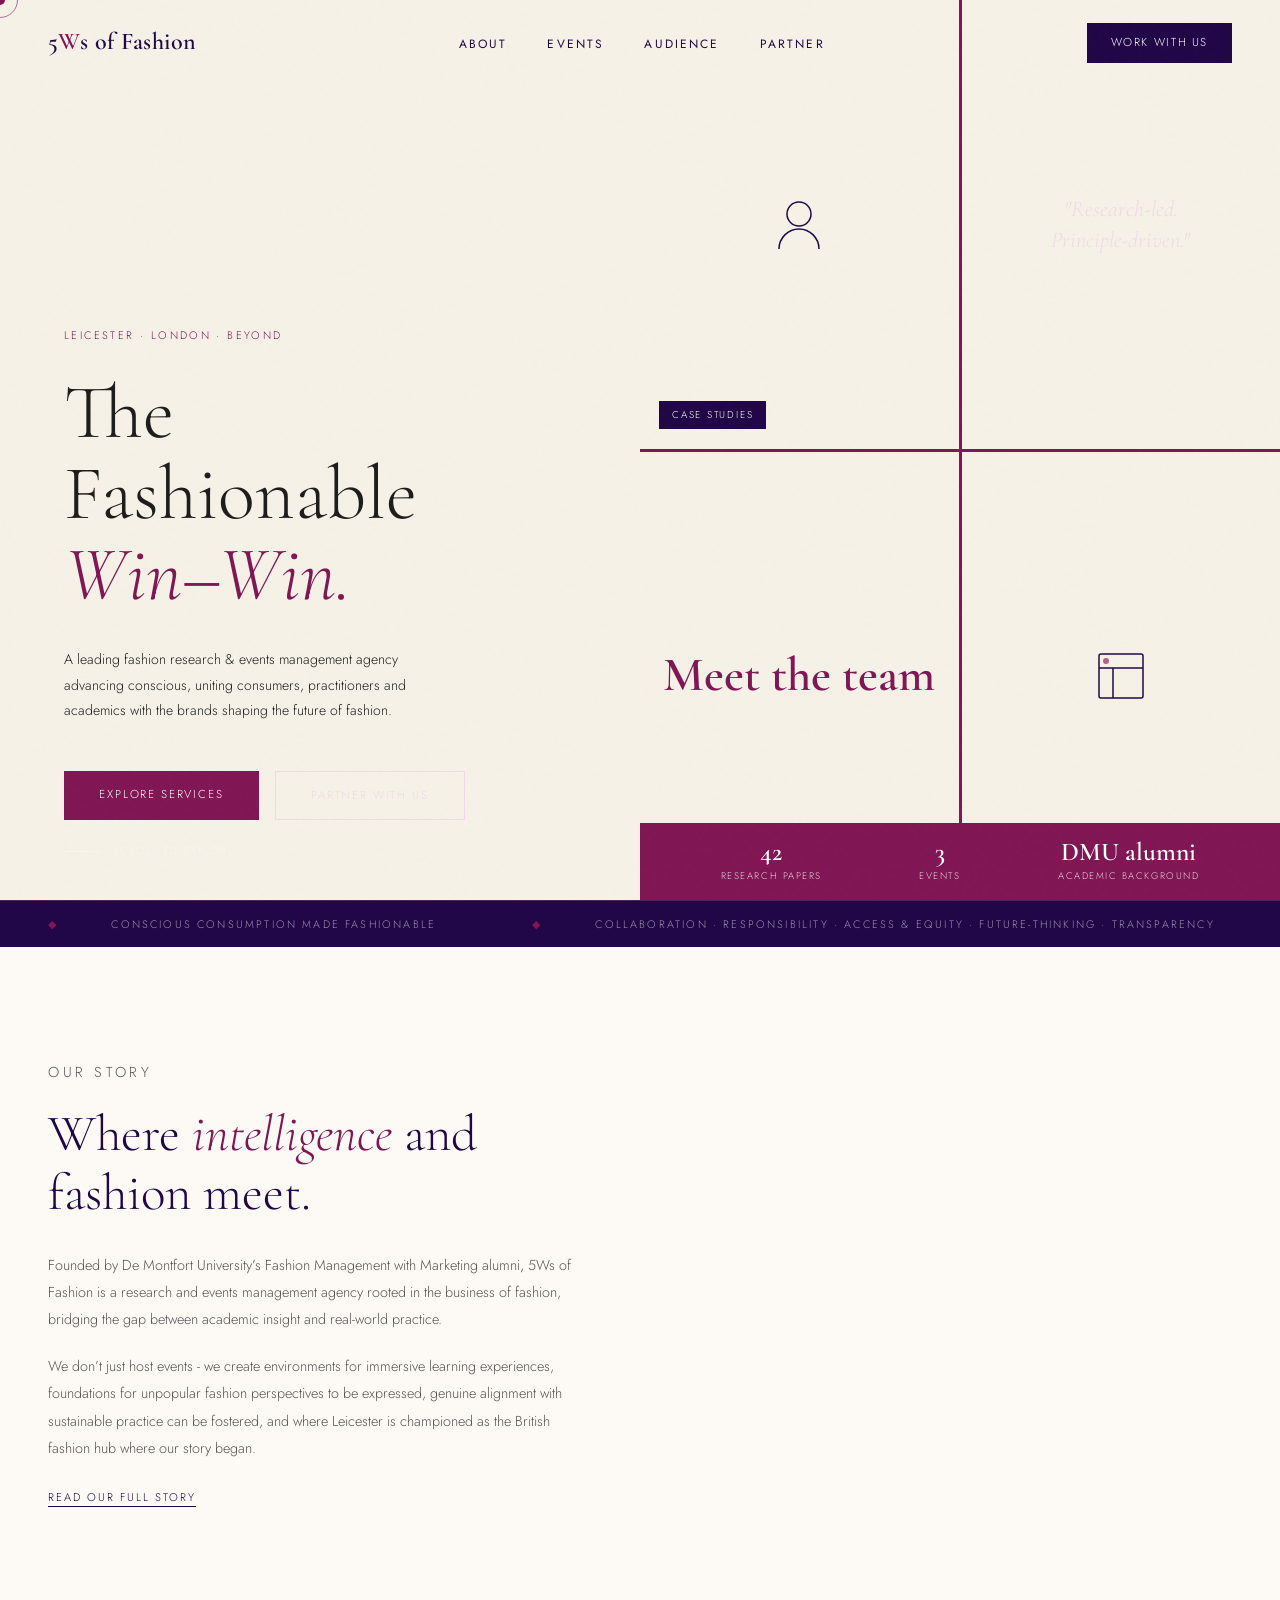
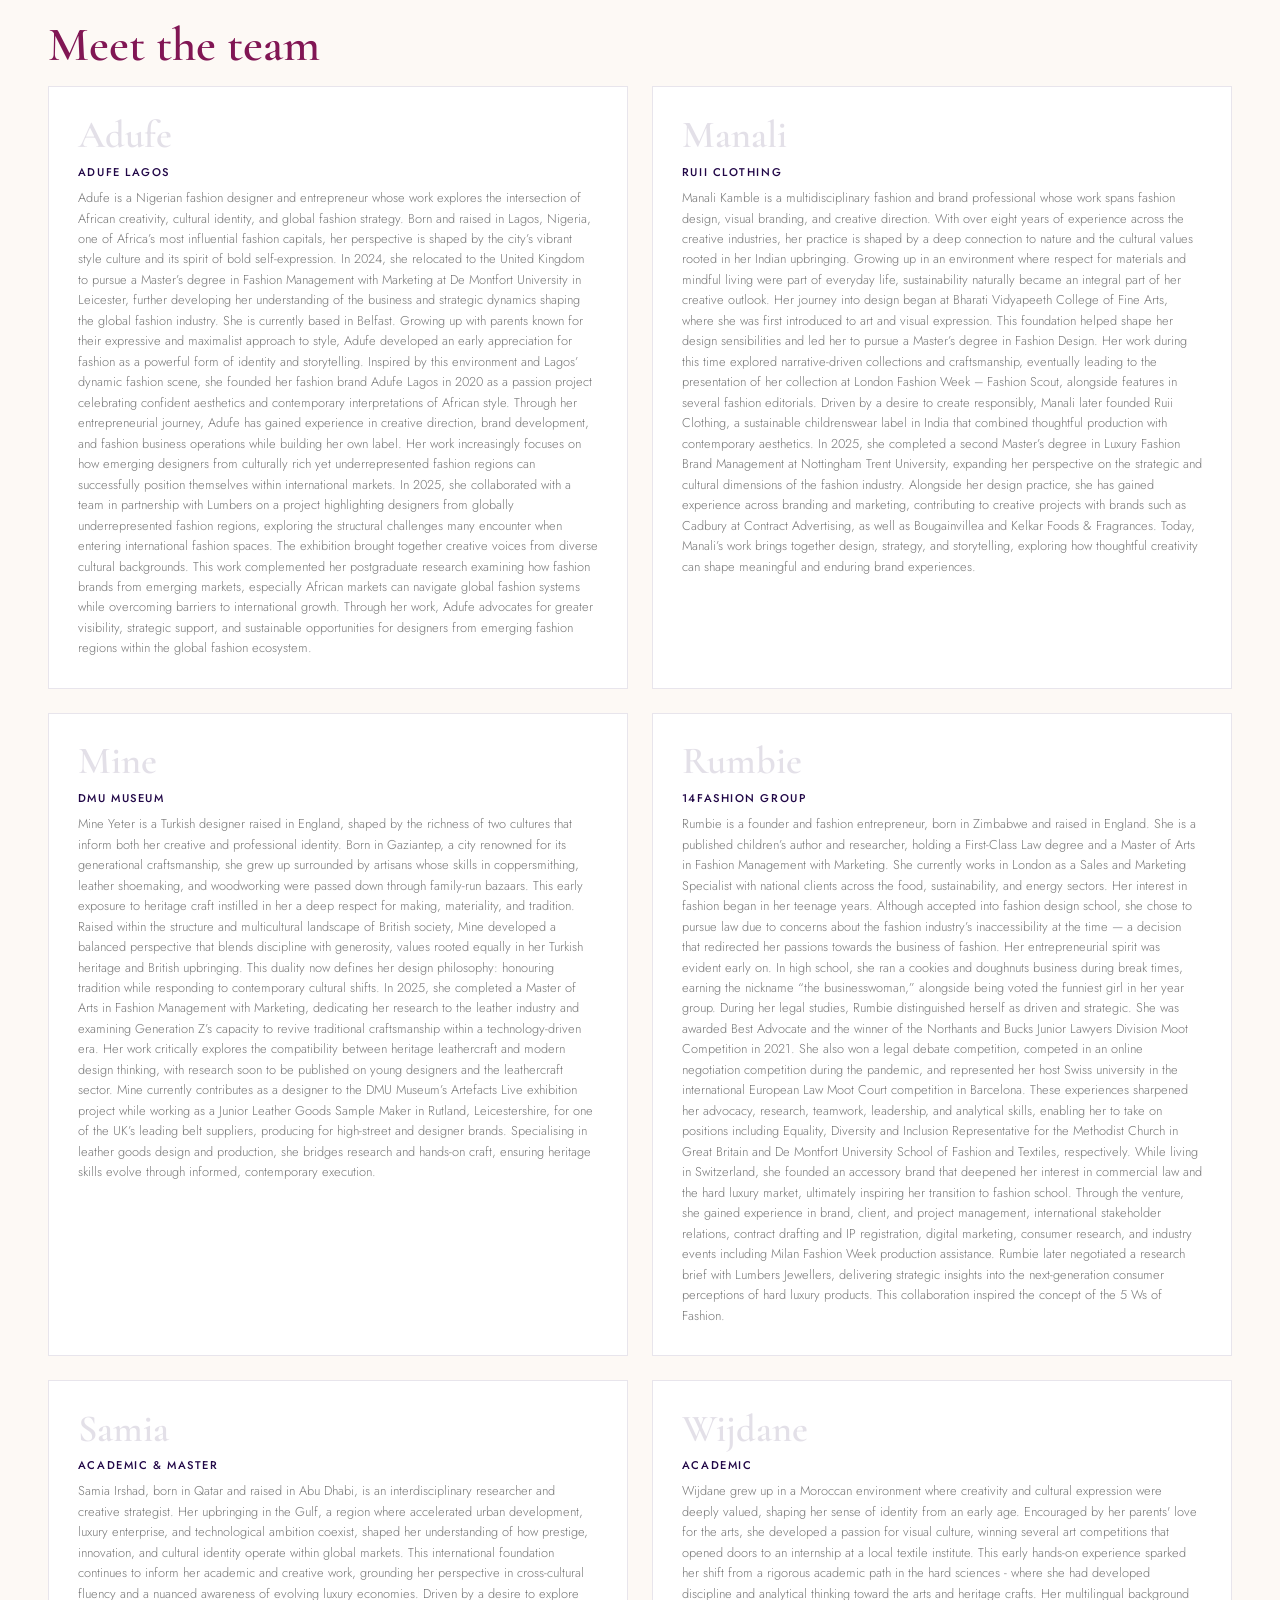
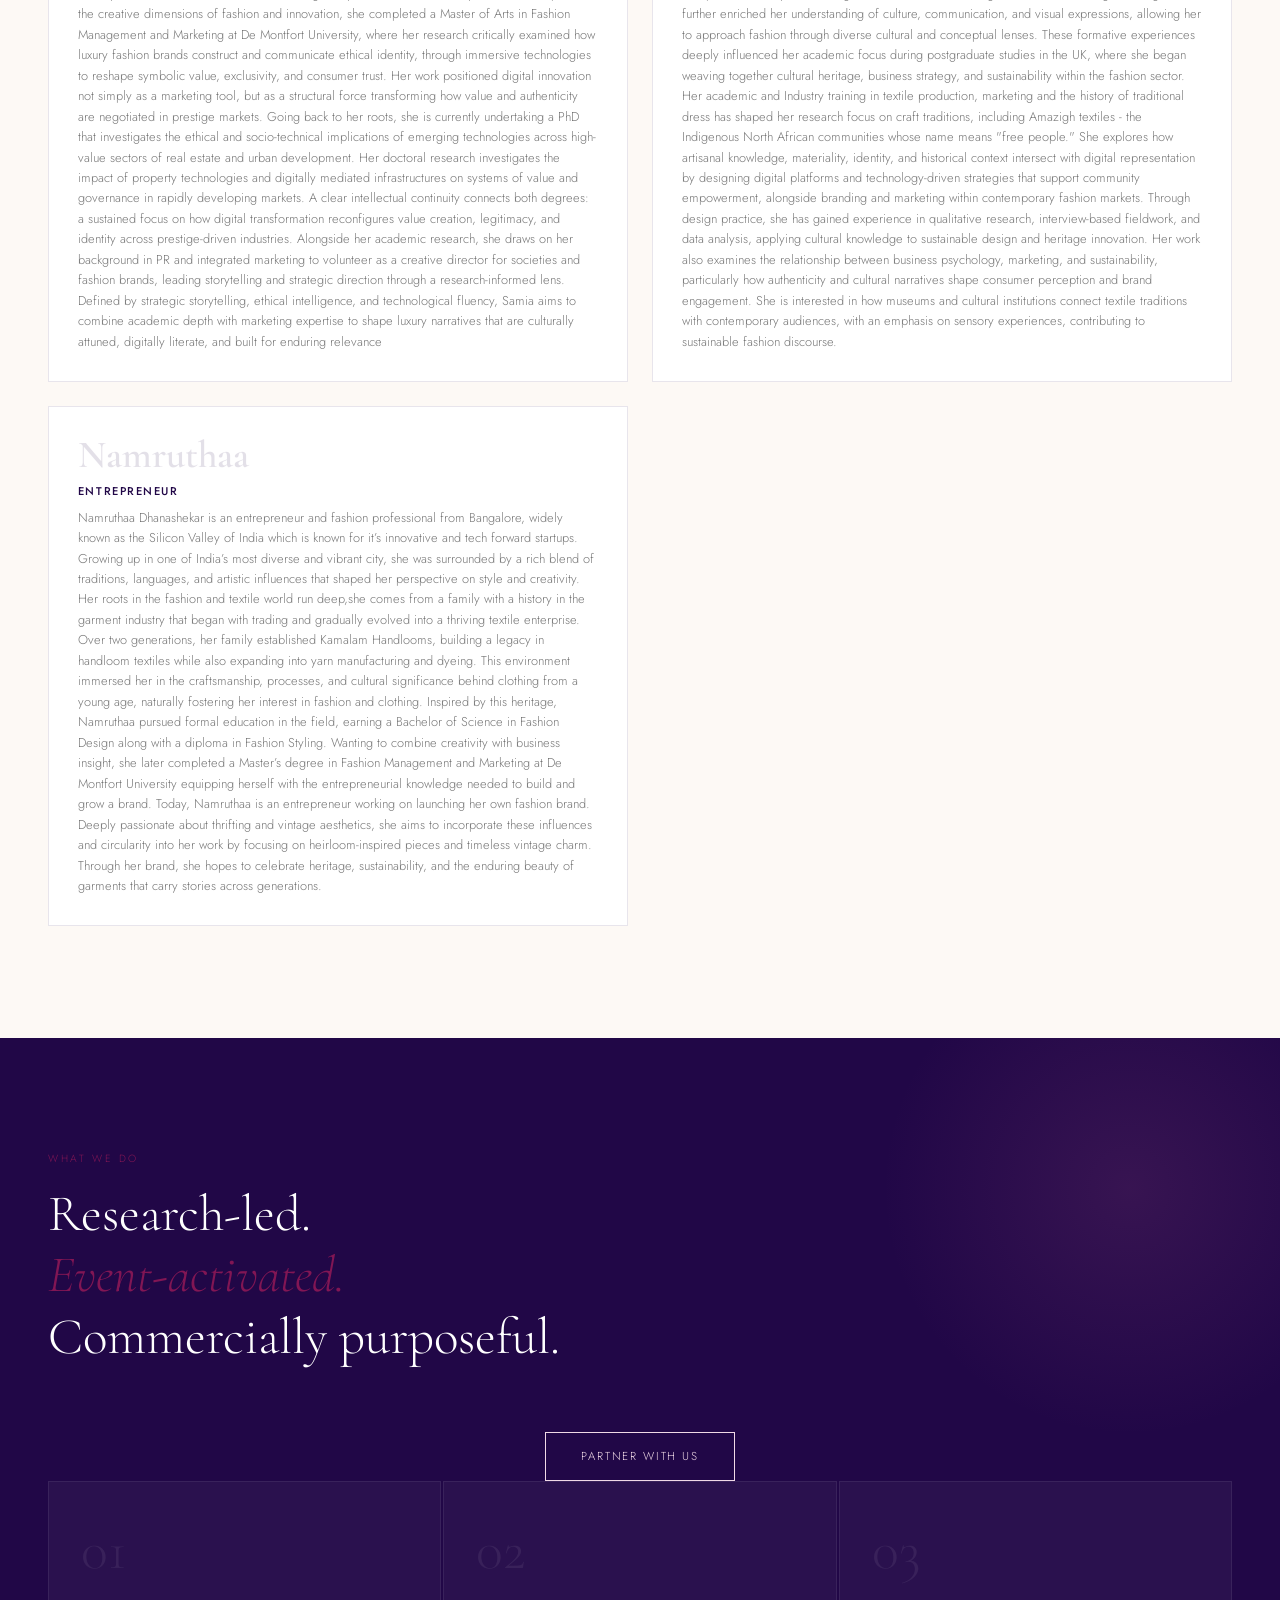
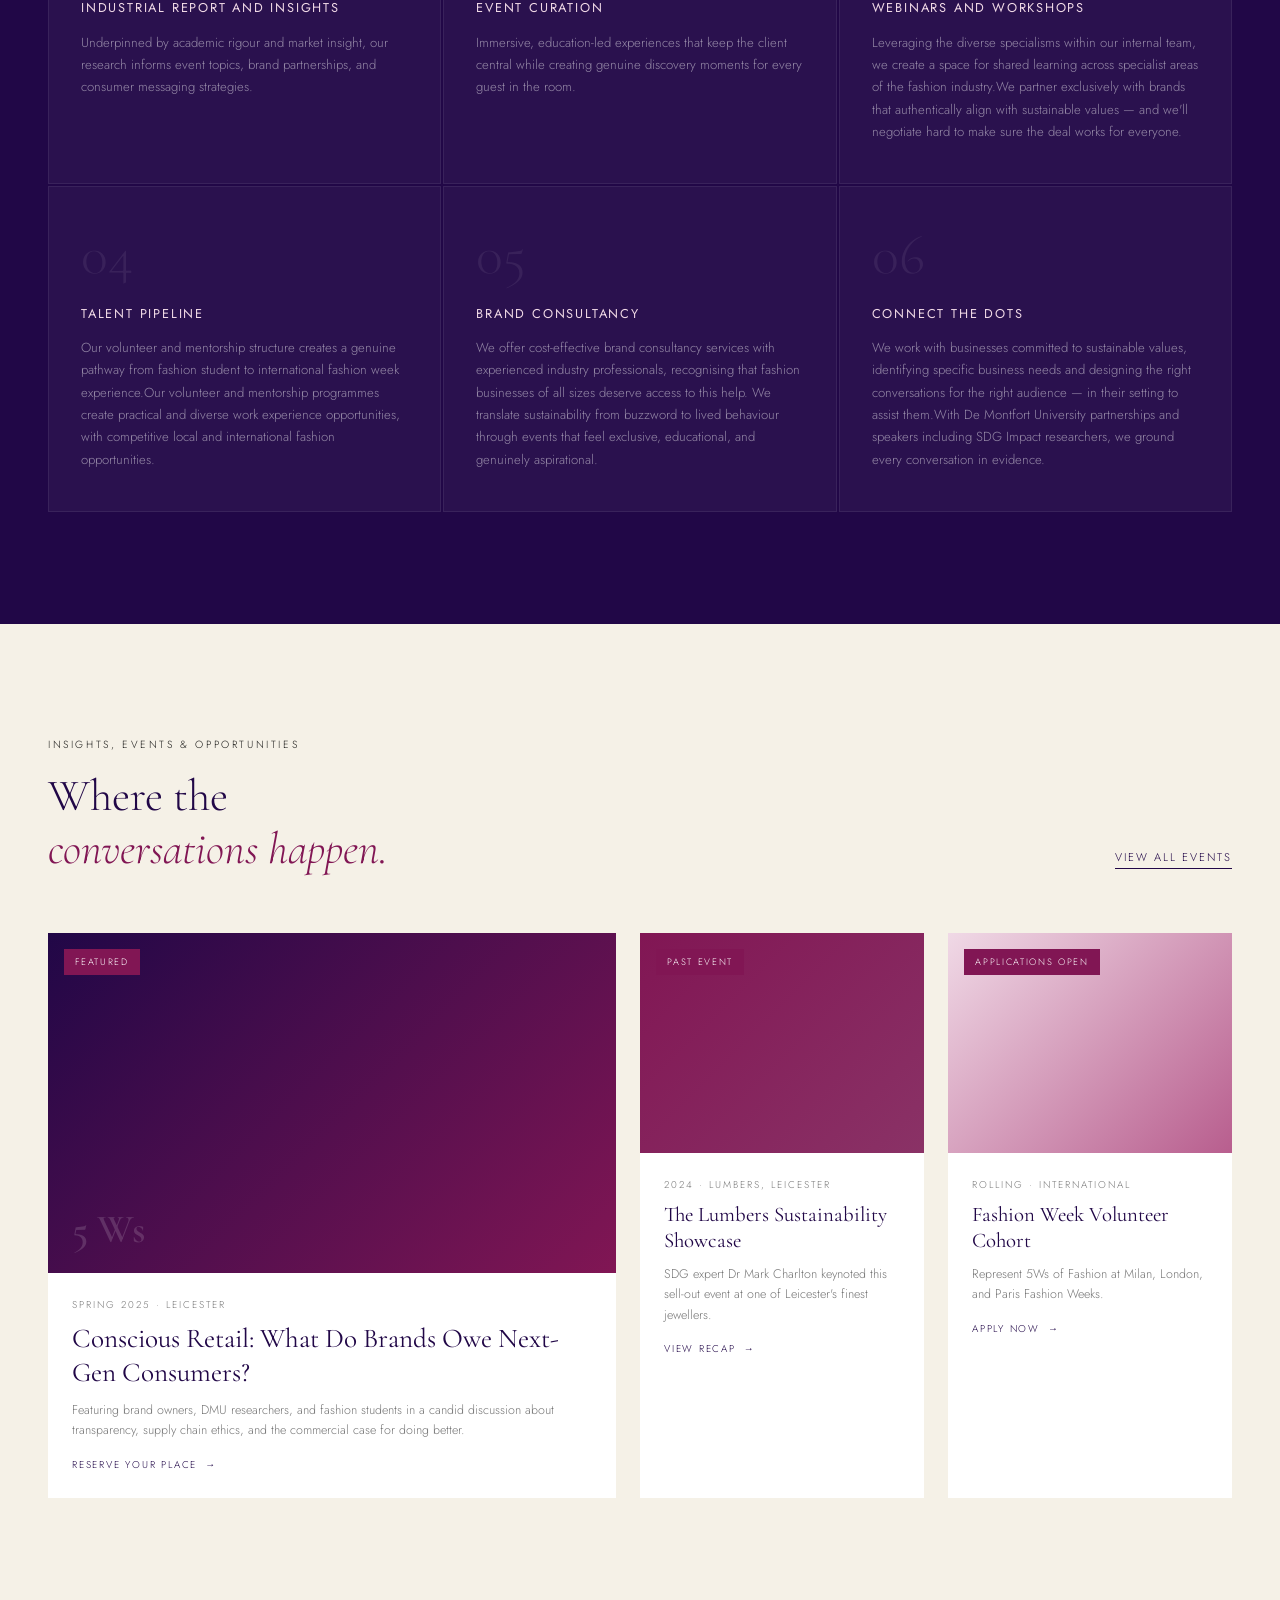
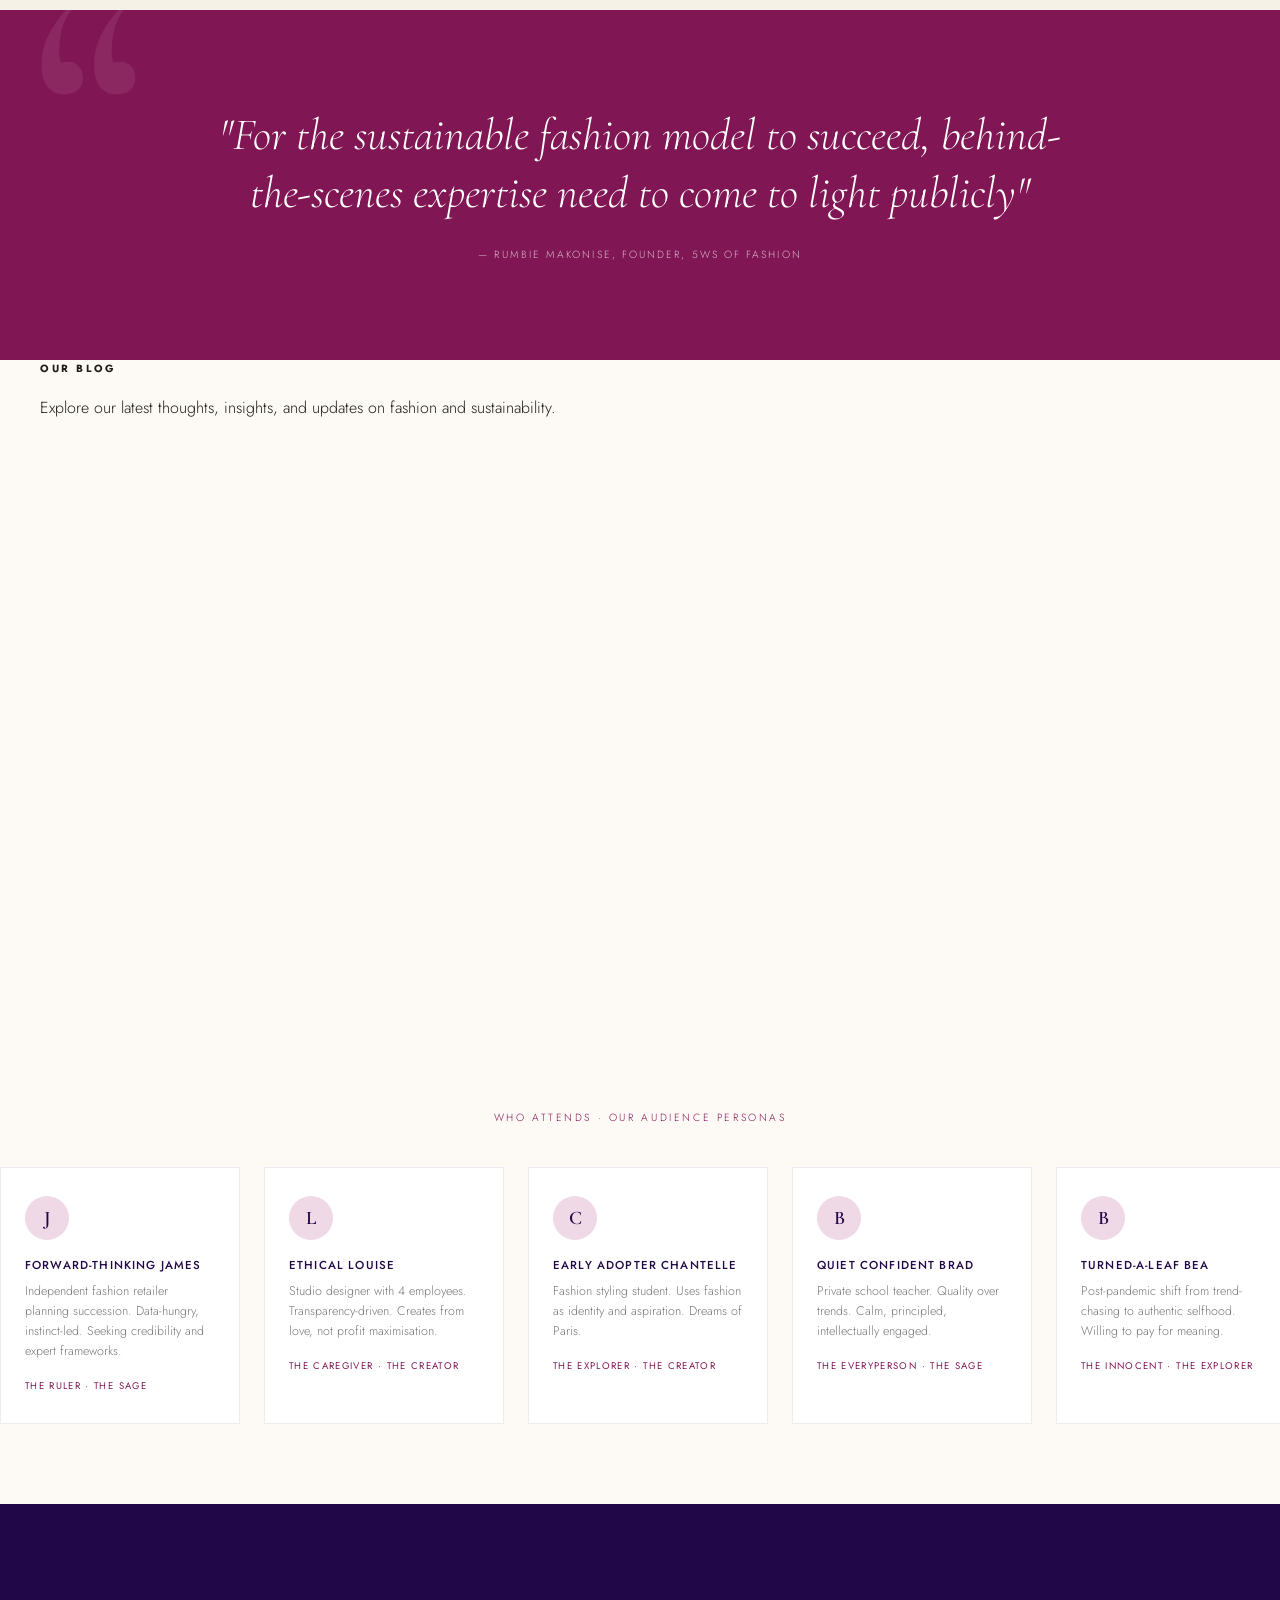
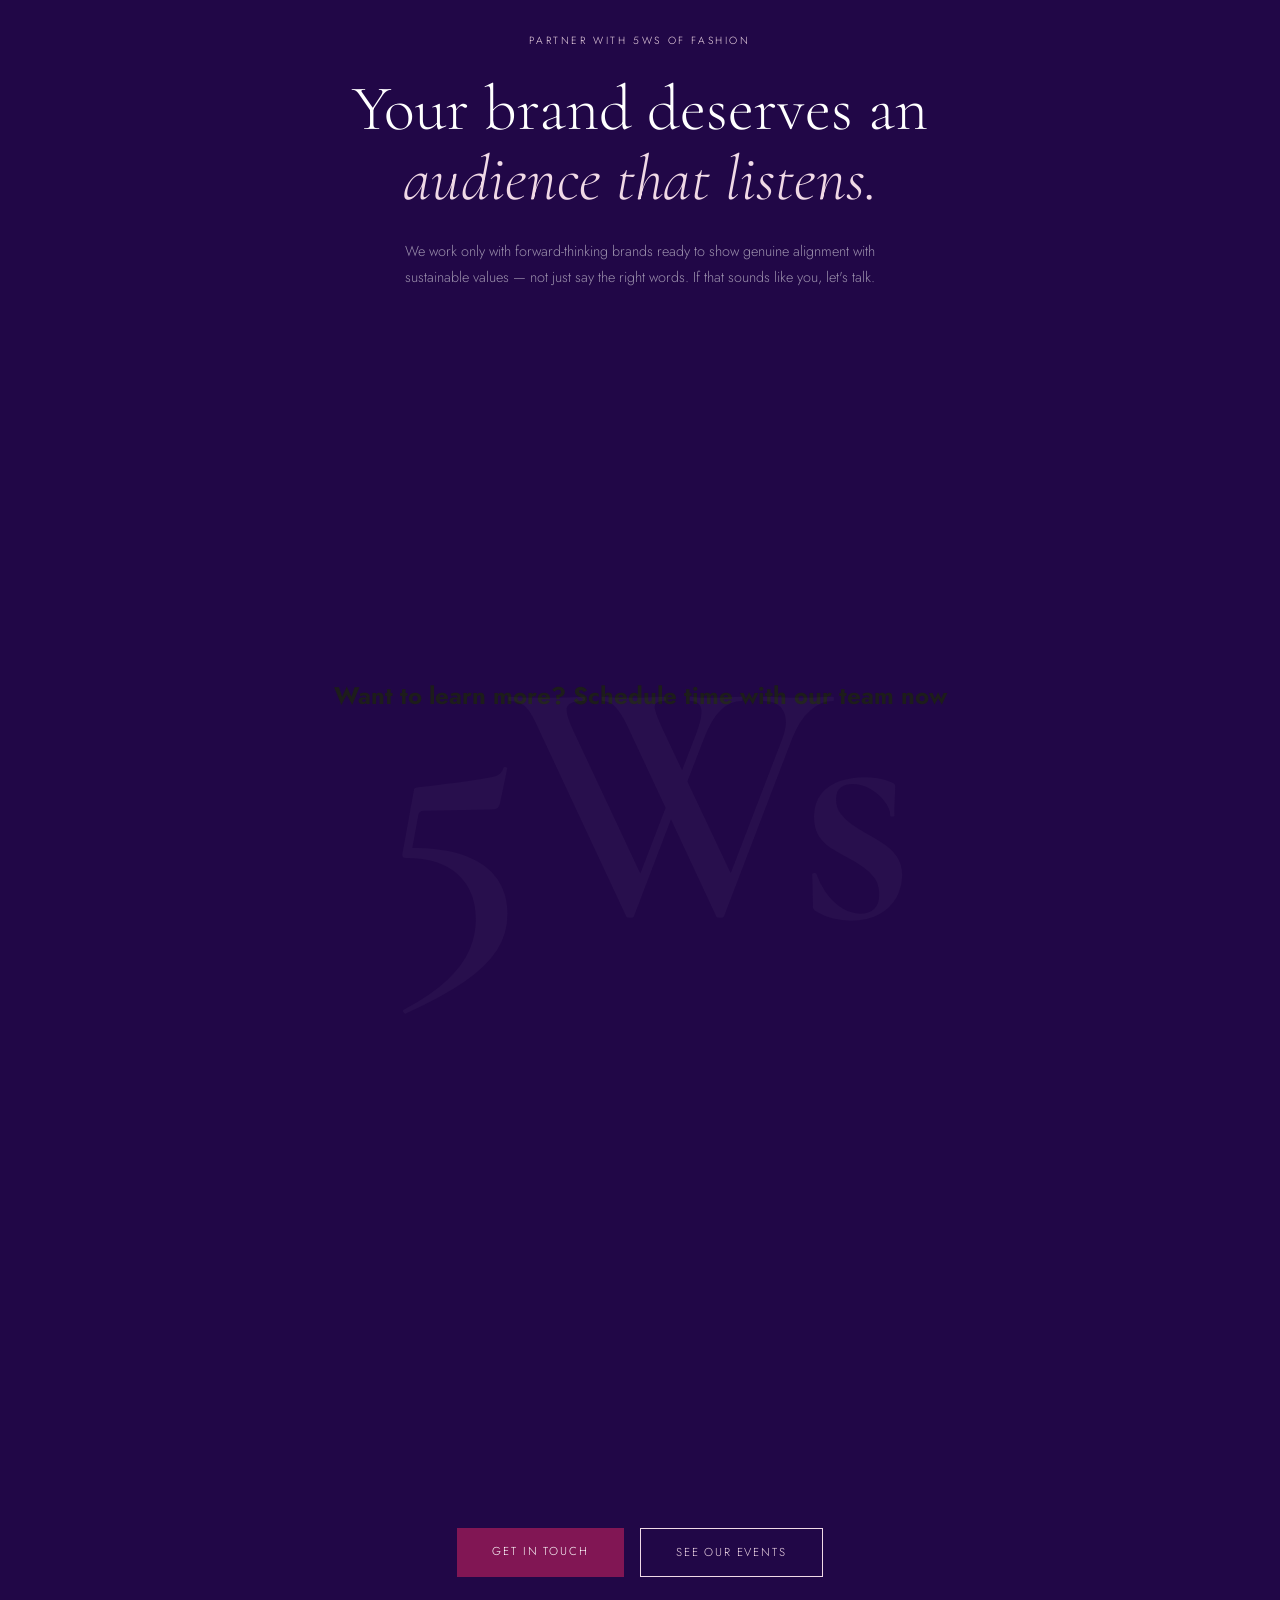
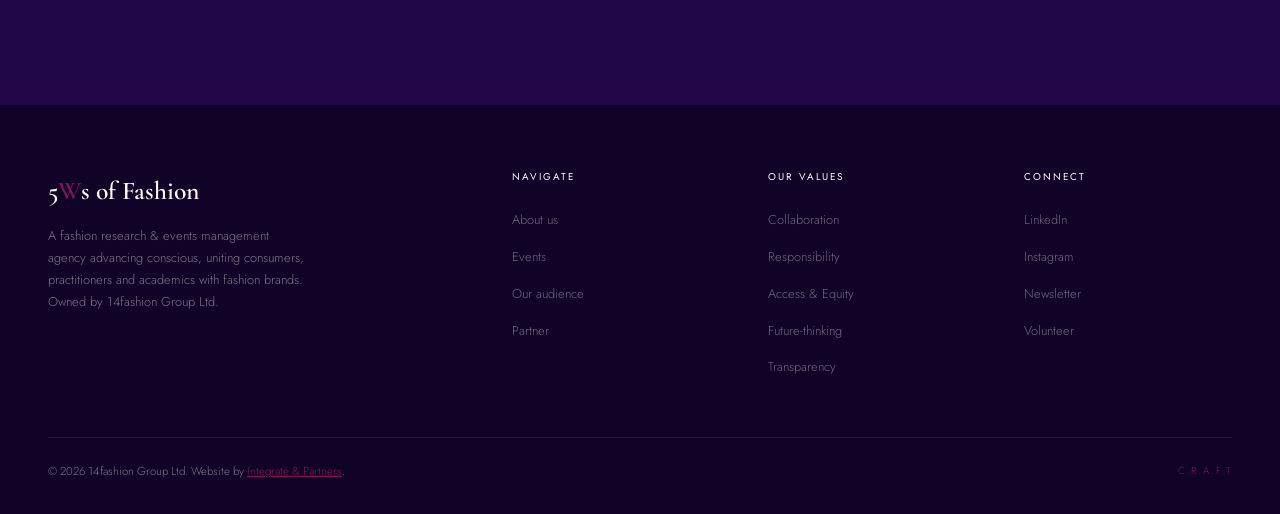
==== index.html @ bb1073e6 "-added: renamed index" ====
<!DOCTYPE html>
<html lang="en">
<head>
<meta charset="UTF-8">
<meta name="viewport" content="width=device-width, initial-scale=1.0">
<title>5Ws of Fashion — The Fashionable Win-Win</title>
<link rel="preconnect" href="https://fonts.googleapis.com">
<link rel="preconnect" href="https://fonts.gstatic.com" crossorigin>
<link href="https://fonts.googleapis.com/css2?family=Cormorant+Garamond:ital,wght@0,300;0,400;0,600;1,300;1,400;1,600&family=Jost:wght@200;300;400;500&display=swap" rel="stylesheet">

<style>
  /* ─── TOKENS ─────────────────────────────────────────── */
  :root {
    --navy:   #210747;
    --pink:   #811654;
    --blush:  #f0d9e6;
    --cream:  #f5f1e7;
    --ivory:  #fdf9f5;
    --charcoal: #1d1d1b;
    --mid:    #7a7a7a;
    --white:  #ffffff;

    --font-display: 'Cormorant Garamond', Georgia, serif;
    --font-body:    'Jost', sans-serif;

    --ease-out: cubic-bezier(0.16, 1, 0.3, 1);
  }

  /* ─── RESET & BASE ───────────────────────────────────── */
  *, *::before, *::after { box-sizing: border-box; margin: 0; padding: 0; }
  html { scroll-behavior: smooth; }

  body {
    background: var(--ivory);
    color: var(--charcoal);
    font-family: var(--font-body);
    font-weight: 300;
    line-height: 1.7;
    overflow-x: hidden;
  }

  /* ─── CURSOR ─────────────────────────────────────────── */
  body { cursor: none; }
  .cursor {
    position: fixed; top: 0; left: 0; pointer-events: none; z-index: 9999;
    width: 10px; height: 10px; border-radius: 50%;
    background: var(--pink);
    transform: translate(-50%,-50%);
    transition: transform 0.08s var(--ease-out), width 0.3s, height 0.3s, background 0.3s;
  }
  .cursor-ring {
    position: fixed; top: 0; left: 0; pointer-events: none; z-index: 9998;
    width: 36px; height: 36px; border-radius: 50%;
    border: 1px solid var(--pink);
    transform: translate(-50%,-50%);
    transition: transform 0.22s var(--ease-out), width 0.3s, height 0.3s, opacity 0.3s;
    opacity: 0.6;
  }
  a:hover ~ .cursor, button:hover ~ .cursor { width: 20px; height: 20px; }

  /* ─── NAV ────────────────────────────────────────────── */
  nav {
    position: fixed; top: 0; left: 0; right: 0; z-index: 100;
    display: flex; align-items: center; justify-content: space-between;
    padding: 1.4rem 3rem;
    background: transparent;
    transition: background 0.5s, padding 0.4s;
  }
  nav.scrolled {
    background: rgba(247,243,238,0.92);
    backdrop-filter: blur(12px);
    padding: 1rem 3rem;
    border-bottom: 1px solid rgba(184,94,142,0.12);
  }
  .nav-logo {
    font-family: var(--font-display);
    font-size: 1.5rem;
    font-weight: 600;
    color: var(--navy);
    letter-spacing: 0.02em;
    text-decoration: none;
    cursor: none;
  }
  .nav-logo span { color: var(--pink); }
  .nav-links {
    display: flex; gap: 2.5rem; list-style: none;
  }
  .nav-links a {
    font-size: 0.75rem;
    font-weight: 400;
    letter-spacing: 0.18em;
    text-transform: uppercase;
    color: var(--navy);
    text-decoration: none;
    cursor: none;
    position: relative;
    padding-bottom: 2px;
  }
  .nav-links a::after {
    content: '';
    position: absolute; bottom: 0; left: 0;
    width: 0; height: 1px;
    background: var(--pink);
    transition: width 0.35s var(--ease-out);
  }
  .nav-links a:hover::after { width: 100%; }
  .nav-cta {
    font-size: 0.72rem; letter-spacing: 0.14em; text-transform: uppercase;
    color: var(--white); background: var(--navy);
    padding: 0.65rem 1.5rem;
    border: none; cursor: none;
    transition: background 0.3s;
    text-decoration: none;
  }
  .nav-cta:hover { background: var(--pink); }

  /* ─── HERO ───────────────────────────────────────────── */
  .hero {
    min-height: 100svh;
    display: grid;
    grid-template-columns: 1fr 1fr;
    position: relative;
    overflow: hidden;
  }

  .hero-left {
    background: var(--cream);
    display: flex; flex-direction: column;
    justify-content: flex-end;
    padding: 6rem 4rem 5rem;
    position: relative;
    overflow: hidden;
  }
  /*.hero-left::before {
    content: '';
    position: absolute; top: -60px; right: -60px;
    width: 340px; height: 340px; border-radius: 50%;
    background: rgba(184,94,142,0.22);
    pointer-events: none;
  }
  .hero-left::after {
    content: '';
    position: absolute; bottom: 120px; left: -40px;
    width: 200px; height: 200px; border-radius: 50%;
    background: var(--cream);
    pointer-events: none;
  }*/

  .hero-tag {
    font-size: 0.68rem; letter-spacing: 0.22em; text-transform: uppercase;
    color: var(--pink); margin-bottom: 1.8rem;
    opacity: 0; animation: fadeUp 0.9s 0.3s var(--ease-out) forwards;
  }

  .hero-headline {
    font-family: var(--font-display);
    font-size: clamp(3.2rem, 6vw, 5.5rem);
    font-weight: 300;
    line-height: 1.05;
    color: var(--charcoal);
    margin-bottom: 2rem;
    opacity: 0; animation: fadeUp 0.9s 0.5s var(--ease-out) forwards;
  }
  .hero-headline em {
    font-style: italic; color: var(--pink);
    display: block;
  }

  .hero-desc {
    font-size: 0.88rem; color: var(--charcoal);
    max-width: 360px; line-height: 1.8;
    margin-bottom: 3rem;
    opacity: 0; animation: fadeUp 0.9s 0.7s var(--ease-out) forwards;
  }

  .hero-btns {
    display: flex; gap: 1rem;
    opacity: 0; animation: fadeUp 0.9s 0.9s var(--ease-out) forwards;
  }
  .btn-primary {
    background: var(--pink); color: var(--white);
    padding: 0.85rem 2.2rem;
    font-size: 0.72rem; letter-spacing: 0.16em; text-transform: uppercase;
    border: none; cursor: none;
    transition: background 0.3s, transform 0.2s;
    text-decoration: none; display: inline-block;
  }
  .btn-primary:hover { background: #a0427a; transform: translateY(-2px); }
  .btn-ghost {
    background: transparent; color: var(--blush);
    padding: 0.85rem 2.2rem;
    font-size: 0.72rem; letter-spacing: 0.16em; text-transform: uppercase;
    border: 1px solid var(--blush); cursor: none;
    transition: border-color 0.3s, color 0.3s;
    text-decoration: none; display: inline-block;
  }
  .btn-ghost:hover { border-color: var(--pink); color: var(--pink); }

  .hero-scroll-hint {
    position: absolute; bottom: 2.5rem; left: 4rem;
    display: flex; align-items: center; gap: 0.8rem;
    font-size: 0.62rem; letter-spacing: 0.2em; text-transform: uppercase;
    color: rgba(255,255,255,0.4);
    opacity: 0; animation: fadeUp 0.8s 1.3s var(--ease-out) forwards;
  }
  .scroll-line {
    width: 36px; height: 1px; background: rgba(255,255,255,0.3);
    position: relative; overflow: hidden;
  }
  .scroll-line::after {
    content: '';
    position: absolute; top: 0; left: -100%;
    width: 100%; height: 100%; background: var(--pink);
    animation: scrollLine 1.8s 1.5s ease-in-out infinite;
  }
  @keyframes scrollLine {
    0% { left: -100%; } 50% { left: 0; } 100% { left: 100%; }
  }

  /* Hero right — editorial photo collage */
  .hero-right {
    background: var(--pink);
    position: relative;
    overflow: hidden;
    display: grid;
    grid-template-rows: 1fr 1fr;
    grid-template-columns: 1fr 1fr;
    gap: 3px;
  }
  .hero-photo {
    overflow: hidden; position: relative;
  }
  .hero-photo img {
    width: 100%; height: 100%; object-fit: cover;
    transition: transform 0.8s var(--ease-out);
  }
  .hero-photo:hover img { transform: scale(1.04); }

  /* Overlay tag on one of the hero photos */
  .hero-photo-tag {
    position: absolute; bottom: 1.2rem; left: 1.2rem;
    background: var(--navy);
    color: var(--white);
    font-size: 0.62rem; letter-spacing: 0.18em; text-transform: uppercase;
    padding: 0.35rem 0.8rem;
    pointer-events: none;
  }

  /* Stat strip across hero-right */
  .hero-stats-strip {
    position: absolute; bottom: 0; left: 0; right: 0;
    background: var(--pink);
    display: flex; justify-content: space-around;
    padding: 1rem 2rem;
    z-index: 10;
    opacity: 0; animation: fadeUp 0.8s 1.1s var(--ease-out) forwards;
  }
  .stat-item { text-align: center; }
  .stat-num {
    font-family: var(--font-display);
    font-size: 1.6rem; font-weight: 600; color: var(--white);
    line-height: 1;
  }
  .stat-label {
    font-size: 0.6rem; letter-spacing: 0.16em; text-transform: uppercase;
    color: rgba(255,255,255,0.8); margin-top: 0.2rem;
  }

  /* ─── TICKER ─────────────────────────────────────────── */
  .ticker-wrap {
    background: var(--navy); padding: 0.85rem 0;
    overflow: hidden; border-top: 1px solid rgba(184,94,142,0.3);
  }
  .ticker {
    display: flex; gap: 0;
    animation: ticker 28s linear infinite;
    width: max-content;
  }
  .ticker-item {
    white-space: nowrap;
    font-size: 0.68rem; letter-spacing: 0.2em; text-transform: uppercase;
    color: rgba(255,255,255,0.55);
    padding: 0 3rem;
  }
  .ticker-item span { color: var(--pink); margin-right: 3rem; }
  @keyframes ticker { 0% { transform: translateX(0); } 100% { transform: translateX(-50%); } }

  /* ─── ABOUT / CRAFT VALUES ───────────────────────────── */
  .section { padding: 7rem 3rem; }
  .section-inner { max-width: 1200px; margin: 0 auto; }

  .section-label {
    font-size: 0.65rem; letter-spacing: 0.25em; text-transform: uppercase;
    color: var(--charcoal); margin-bottom: 1rem;
  }

  .about-grid {
    display: grid; grid-template-columns: 1fr 1fr;
    gap: 6rem; align-items: center;
  }
  .about-text h2 {
    font-family: var(--font-display);
    font-size: clamp(2.4rem, 4vw, 3.6rem);
    font-weight: 300; line-height: 1.15;
    color: var(--navy); margin-bottom: 1.8rem;
  }
  .about-text h2 em { font-style: italic; color: var(--pink); }
  .about-text p {
    font-size: 0.9rem; color: #555; line-height: 1.9;
    margin-bottom: 1.2rem;
  }
  .about-link {
    font-size: 0.7rem; letter-spacing: 0.18em; text-transform: uppercase;
    color: var(--navy); text-decoration: none; cursor: none;
    border-bottom: 1px solid var(--navy); padding-bottom: 1px;
    transition: color 0.3s, border-color 0.3s;
  }
  .about-link:hover { color: var(--pink); border-color: var(--pink); }

  /* CRAFT pillars */
  .craft-pillars {
    display: grid; grid-template-columns: 1fr 1fr; gap: 1.5rem;
  }
  .craft-pill {
    padding: 1.8rem;
    border: 1px solid rgba(33,7,71,0.1);
    position: relative; overflow: hidden;
    transition: border-color 0.3s, transform 0.3s;
    background: var(--white);
  }
  .craft-pill::before {
    content: '';
    position: absolute; top: 0; left: 0;
    width: 3px; height: 100%;
    background: var(--pink);
    transform: scaleY(0); transform-origin: top;
    transition: transform 0.4s var(--ease-out);
  }
  .craft-pill:hover { border-color: var(--pink); transform: translateY(-4px); }
  .craft-pill:hover::before { transform: scaleY(1); }
  .craft-letter {
    font-family: var(--font-display);
    font-size: 2.4rem; font-weight: 600;
    color: var(--navy); opacity: 0.12;
    line-height: 1;
    margin-bottom: 0.5rem;
  }
  .craft-title {
    font-size: 0.7rem; letter-spacing: 0.14em; text-transform: uppercase;
    color: var(--navy); margin-bottom: 0.4rem; font-weight: 500;
  }
  .craft-desc {
    font-size: 0.8rem; color: #777; line-height: 1.6;
  }

  /* ─── WHAT WE DO (dark section) ──────────────────────── */
  .dark-section {
    background: var(--navy);
    padding: 7rem 3rem;
    position: relative; overflow: hidden;
  }
  .dark-section::before {
    content: '';
    position: absolute; top: -100px; right: -100px;
    width: 500px; height: 500px; border-radius: 50%;
    background: radial-gradient(circle, rgba(184,94,142,0.15) 0%, transparent 70%);
    pointer-events: none;
  }
  .dark-inner { max-width: 1200px; margin: 0 auto; }
  .dark-section .section-label { color: var(--pink); }

  .dark-section h2 {
    font-family: var(--font-display);
    font-size: clamp(2.2rem, 4vw, 3.5rem);
    font-weight: 300; color: var(--white);
    margin-bottom: 4rem; max-width: 600px; line-height: 1.2;
  }
  .dark-section h2 em { font-style: italic; color: var(--pink); }

  .services-grid {
    display: grid; grid-template-columns: repeat(3, 1fr); gap: 2px;
  }
  .service-card {
    background: rgba(255,255,255,0.04);
    padding: 2.5rem 2rem;
    border: 1px solid rgba(255,255,255,0.07);
    transition: background 0.3s;
    position: relative; overflow: hidden;
    cursor: none;
  }
  .service-card:hover { background: rgba(184,94,142,0.12); }
  .service-num {
    font-family: var(--font-display);
    font-size: 3.5rem; font-weight: 300;
    color: rgba(255,255,255,0.07); line-height: 1;
    margin-bottom: 1.2rem;
  }
  .service-title {
    font-size: 0.8rem; letter-spacing: 0.14em; text-transform: uppercase;
    color: var(--blush); margin-bottom: 0.8rem; font-weight: 400;
  }
  .service-desc {
    font-size: 0.82rem; color: rgba(255,255,255,0.5); line-height: 1.7;
  }

  /* ─── EVENTS SECTION ─────────────────────────────────── */
  .events-section { padding: 7rem 3rem; background: var(--cream); }
  .events-inner { max-width: 1200px; margin: 0 auto; }

  .events-header {
    display: flex; justify-content: space-between; align-items: flex-end;
    margin-bottom: 3.5rem;
  }
  .events-header h2 {
    font-family: var(--font-display);
    font-size: clamp(2.2rem, 3.5vw, 3rem);
    font-weight: 300; color: var(--navy); line-height: 1.2;
  }
  .events-header h2 em { font-style: italic; color: var(--pink); }

  .events-grid { display: grid; grid-template-columns: 2fr 1fr 1fr; gap: 1.5rem; }

  .event-card {
    background: var(--white);
    overflow: hidden;
    transition: transform 0.4s var(--ease-out), box-shadow 0.4s;
    cursor: none;
    position: relative;
  }
  .event-card:hover { transform: translateY(-6px); box-shadow: 0 24px 60px rgba(33,7,71,0.12); }
  .event-card-img {
    height: 220px; overflow: hidden;
    background: linear-gradient(135deg, var(--blush) 0%, var(--cream) 100%);
    position: relative;
  }
  .event-card-img img { width: 100%; height: 100%; object-fit: cover; display: block; }

  /* Placeholder gradient images for cards without real photos */
  .event-img-placeholder {
    width: 100%; height: 100%;
    display: flex; align-items: center; justify-content: center;
  }
  .event-img-placeholder svg { opacity: 0.2; }

  .event-card:first-child .event-card-img { height: 340px; }

  .event-badge {
    position: absolute; top: 1rem; left: 1rem;
    background: var(--pink); color: var(--white);
    font-size: 0.58rem; letter-spacing: 0.18em; text-transform: uppercase;
    padding: 0.3rem 0.7rem;
  }
  .event-card-body { padding: 1.5rem; }
  .event-date {
    font-size: 0.62rem; letter-spacing: 0.2em; text-transform: uppercase;
    color: var(--mid); margin-bottom: 0.5rem;
  }
  .event-title {
    font-family: var(--font-display);
    font-size: 1.3rem; font-weight: 400;
    color: var(--navy); margin-bottom: 0.6rem; line-height: 1.25;
  }
  .event-card:first-child .event-title { font-size: 1.7rem; }
  .event-desc {
    font-size: 0.78rem; color: #777; line-height: 1.65;
    margin-bottom: 1rem;
  }
  .event-link {
    font-size: 0.62rem; letter-spacing: 0.18em; text-transform: uppercase;
    color: var(--navy); text-decoration: none; cursor: none;
    display: flex; align-items: center; gap: 0.5rem;
    transition: color 0.3s;
  }
  .event-link::after { content: '→'; transition: transform 0.3s; }
  .event-link:hover { color: var(--pink); }
  .event-link:hover::after { transform: translateX(4px); }

  /* ─── AUDIENCE / QUOTE STRIP ─────────────────────────── */
  .quote-section {
    padding: 6rem 3rem;
    background: var(--pink);
    text-align: center;
    position: relative; overflow: hidden;
  }
  .quote-section::before {
    content: '\201C';
    font-family: var(--font-display);
    font-size: 20rem; font-weight: 600;
    color: rgba(255,255,255,0.08);
    position: absolute; top: -4rem; left: 2rem;
    line-height: 1; pointer-events: none;
  }
  .quote-text {
    font-family: var(--font-display);
    font-size: clamp(1.8rem, 3.5vw, 2.8rem);
    font-weight: 300; font-style: italic;
    color: var(--white); max-width: 860px;
    margin: 0 auto 1.5rem; line-height: 1.3;
  }
  .quote-attr {
    font-size: 0.65rem; letter-spacing: 0.2em; text-transform: uppercase;
    color: rgba(255,255,255,0.7);
  }

  /* ─── AUDIENCE PERSONAS MARQUEE ──────────────────────── */
  .personas-section { padding: 5rem 0; overflow: hidden; background: var(--ivory); }
  .personas-label {
    font-size: 0.65rem; letter-spacing: 0.25em; text-transform: uppercase;
    color: var(--pink); text-align: center; margin-bottom: 2.5rem; padding: 0 3rem;
  }
  .personas-track {
    display: flex; gap: 1.5rem;
    animation: personaScroll 22s linear infinite;
    width: max-content;
  }
  .personas-track:hover { animation-play-state: paused; }
  @keyframes personaScroll {
    0% { transform: translateX(0); } 100% { transform: translateX(-50%); }
  }
  .persona-card {
    width: 240px; flex-shrink: 0;
    background: var(--white);
    border: 1px solid rgba(33,7,71,0.08);
    padding: 1.8rem 1.5rem;
    transition: transform 0.3s, border-color 0.3s;
    cursor: none;
  }
  .persona-card:hover { transform: translateY(-4px); border-color: var(--pink); }
  .persona-icon {
    width: 44px; height: 44px; border-radius: 50%;
    background: var(--blush);
    display: flex; align-items: center; justify-content: center;
    font-family: var(--font-display); font-size: 1.2rem; font-weight: 600;
    color: var(--navy); margin-bottom: 1rem;
  }
  .persona-name {
    font-size: 0.72rem; letter-spacing: 0.1em; text-transform: uppercase;
    color: var(--navy); margin-bottom: 0.4rem; font-weight: 500;
  }
  .persona-desc { font-size: 0.78rem; color: #777; line-height: 1.6; }
  .persona-archetype {
    margin-top: 1rem; font-size: 0.6rem; letter-spacing: 0.14em;
    text-transform: uppercase; color: var(--pink); font-weight: 400;
  }

  /* ─── PARTNER CTA ────────────────────────────────────── */
  .cta-section {
    padding: 8rem 3rem;
    background: var(--navy);
    text-align: center; position: relative; overflow: hidden;
  }
  .cta-section::after {
    content: '5Ws';
    font-family: var(--font-display);
    font-size: 22rem; font-weight: 600;
    color: rgba(255,255,255,0.03);
    position: absolute; top: 50%; left: 50%;
    transform: translate(-50%,-50%);
    pointer-events: none; white-space: nowrap;
    letter-spacing: -0.05em;
  }
  .cta-label {
    font-size: 0.65rem; letter-spacing: 0.25em; text-transform: uppercase;
    color: var(--blush); margin-bottom: 1.5rem;
  }
  .cta-h2 {
    font-family: var(--font-display);
    font-size: clamp(2.5rem, 5vw, 4.5rem);
    font-weight: 300; color: var(--white);
    line-height: 1.1; margin-bottom: 1.5rem;
  }
  .cta-h2 em { font-style: italic; color: var(--blush); }
  .cta-desc {
    font-size: 0.9rem; color: rgba(255,255,255,0.55);
    max-width: 520px; margin: 0 auto 3rem; line-height: 1.8;
  }
  .cta-btns { display: flex; justify-content: center; gap: 1rem; }

  /* ─── FOOTER ─────────────────────────────────────────── */
  footer {
    background: #110328;
    padding: 4rem 3rem 2rem;
    color: rgba(255,255,255,0.45);
  }
  .footer-inner { max-width: 1200px; margin: 0 auto; }
  .footer-grid {
    display: grid; grid-template-columns: 2fr 1fr 1fr 1fr;
    gap: 3rem; margin-bottom: 3rem;
  }
  .footer-brand-name {
    font-family: var(--font-display);
    font-size: 1.6rem; font-weight: 600;
    color: var(--white); margin-bottom: 0.8rem;
  }
  .footer-brand-name span { color: var(--pink); }
  .footer-tagline { font-size: 0.8rem; line-height: 1.7; max-width: 260px; }
  .footer-col h4 {
    font-size: 0.62rem; letter-spacing: 0.2em; text-transform: uppercase;
    color: var(--white); margin-bottom: 1.2rem; font-weight: 400;
  }
  .footer-col ul { list-style: none; }
  .footer-col li { margin-bottom: 0.6rem; }
  .footer-col a {
    font-size: 0.8rem; color: rgba(255,255,255,0.4);
    text-decoration: none; cursor: none;
    transition: color 0.3s;
  }
  .footer-col a:hover { color: var(--pink); }
  .footer-bottom {
    border-top: 1px solid rgba(255,255,255,0.08);
    padding-top: 1.5rem;
    display: flex; justify-content: space-between; align-items: center;
  }
  .footer-bottom p { font-size: 0.72rem; }
  .footer-craft {
    font-size: 0.62rem; letter-spacing: 0.18em; text-transform: uppercase;
    color: var(--pink);
  }

  /* ─── KEYFRAMES ──────────────────────────────────────── */
  @keyframes fadeUp {
    from { opacity: 0; transform: translateY(24px); }
    to   { opacity: 1; transform: translateY(0); }
  }

  /* ─── SCROLL REVEAL ──────────────────────────────────── */
  .reveal {
    opacity: 0; transform: translateY(30px);
    transition: opacity 0.8s var(--ease-out), transform 0.8s var(--ease-out);
  }
  .reveal.visible { opacity: 1; transform: translateY(0); }

  /* ─── GRAIN OVERLAY ──────────────────────────────────── */
  body::before {
    content: '';
    position: fixed; inset: 0; z-index: 9990;
    pointer-events: none;
    background-image: url("data:image/svg+xml,%3Csvg viewBox='0 0 200 200' xmlns='http://www.w3.org/2000/svg'%3E%3Cfilter id='noise'%3E%3CfeTurbulence type='fractalNoise' baseFrequency='0.9' numOctaves='4' stitchTiles='stitch'/%3E%3C/filter%3E%3Crect width='100%25' height='100%25' filter='url(%23noise)' opacity='0.03'/%3E%3C/svg%3E");
    opacity: 0.4;
  }
</style>
</head>
<body>

<!-- Custom Cursor -->
<div class="cursor" id="cursor"></div>
<div class="cursor-ring" id="cursorRing"></div>

<!-- ── NAV ──────────────────────────────────────────────── -->
<nav id="nav">
  <a href="#" class="nav-logo">5<span>W</span>s of Fashion</a>
  <ul class="nav-links">
    <li><a href="#about">About</a></li>
    <li><a href="#events">Events</a></li>
    <li><a href="#audience">Audience</a></li>
    <li><a href="#partner">Partner</a></li>
  </ul>
  <a href="#partner" class="nav-cta">Work with us</a>
</nav>

<!-- ── HERO ─────────────────────────────────────────────── -->
<section class="hero" id="top">
  <div class="hero-left">
    <p class="hero-tag">Leicester · London · Beyond</p>
    <h1 class="hero-headline">
      The<br>Fashionable<br><em>Win–Win.</em>
    </h1>
    <p class="hero-desc">A leading fashion research &amp; events management agency advancing conscious, uniting consumers, practitioners and academics with the brands shaping the future of fashion.</p>
    <div class="hero-btns">
      <a href="#events" class="btn-primary">Explore Services</a>
      <a href="#partner" class="btn-ghost">Partner With Us</a>
    </div>
    <div class="hero-scroll-hint">
      <div class="scroll-line"></div>
      Scroll to explore
    </div>
  </div>

  <div class="hero-right">
    <!-- Editorial photo grid — real imagery from 5Ws events represented as styled placeholders -->
    <div class="hero-photo" style="grid-column:1; grid-row:1;">
      <div style="width:100%;height:100%;background:linear-gradient(160deg,var(--cream) 0%,var(--cream) 100%);display:flex;align-items:center;justify-content:center;">
        <svg width="60" height="60" viewBox="0 0 60 60" fill="none" xmlns="http://www.w3.org/2000/svg"><circle cx="30" cy="20" r="12" stroke="#210747" stroke-width="1.5"/><path d="M10 55c0-11.046 8.954-20 20-20s20 8.954 20 20" stroke="#210747" stroke-width="1.5"/></svg>
      </div>
      <div class="hero-photo-tag">Case Studies</div>
    </div>
    <div class="hero-photo" style="grid-column:2; grid-row:1;">
      <div style="width:100%;height:100%;background:linear-gradient(160deg,var(--cream) 0%, var(--cream) 100%);display:flex;align-items:center;justify-content:center;">
        <p style="font-family:'Cormorant Garamond',serif;font-size:1.4rem;color:var(--blush);text-align:center;padding:1rem;font-style:italic;line-height:1.4;">"Research-led.<br>Principle-driven."</p>
      </div>
    </div>
    <div class="hero-photo" style="grid-column:1; grid-row:2;">
      <div style="width:100%;height:100%;background:linear-gradient(160deg,var(--cream) 0%, var(--cream) 100%);display:flex;align-items:center;justify-content:center;">
        <p style="font-family:'Cormorant Garamond',serif;font-size:3rem;color: var(--pink);font-weight:600;">Meet the team</p>
      </div>
    </div>
    <div class="hero-photo" style="grid-column:2; grid-row:2;">
      <div style="width:100%;height:100%;background:linear-gradient(160deg,var(--cream) 0%,var(--cream) 100%);display:flex;align-items:center;justify-content:center;">
        <svg width="60" height="60" viewBox="0 0 60 60" fill="none" xmlns="http://www.w3.org/2000/svg"><rect x="8" y="8" width="44" height="44" rx="2" stroke="#210747" stroke-width="1.5"/><path d="M8 22h44M22 22v30" stroke="#210747" stroke-width="1.5"/><circle cx="15" cy="15" r="3" fill="#b85e8e"/></svg>
      </div>
      <div class="hero-photo-tag">Events Agency</div>
    </div>

    <!-- Stats strip -->
    <div class="hero-stats-strip">
      <div class="stat-item">
        <div class="stat-num">42</div>
        <div class="stat-label">Research papers</div>
      </div>
      <div class="stat-item">
        <div class="stat-num">3</div>
        <div class="stat-label">Events</div>
      </div>
      <div class="stat-item">
        <div class="stat-num">DMU alumni</div>
        <div class="stat-label">Academic background</div>
      </div>
    </div>
  </div>
</section>

<!-- ── TICKER ────────────────────────────────────────────── -->
<div class="ticker-wrap">
  <div class="ticker">
    <span class="ticker-item"><span>◆</span> Conscious Consumption Made Fashionable</span>
    <span class="ticker-item"><span>◆</span> Collaboration · Responsibility · Access &amp; Equity · Future-thinking · Transparency</span>
    <span class="ticker-item"><span>◆</span> London · Milan · Leicester · Paris</span>
    <span class="ticker-item"><span>◆</span> The Fashionable Win-Win</span>
    <span class="ticker-item"><span>◆</span> Conscious Consumption Made Fashionable</span>
    <span class="ticker-item"><span>◆</span> Collaboration · Responsibility · Access &amp; Equity · Future-thinking · Transparency</span>
    <span class="ticker-item"><span>◆</span> London · Milan · Leicester · Paris</span>
    <span class="ticker-item"><span>◆</span> The Fashionable Win-Win</span>
  </div>
</div>

<!-- ── MEET THE TEAM & SPECIALIST AREAS ─────────────────────────────────────── -->
<section class="section" id="about">
  <div class="section-inner">
    <div class="about-grid">
      <div class="about-text reveal">
        <p class="section-label">Our Story</p>
        <h2>Where <em>intelligence</em> and fashion meet.</h2>
        <p>Founded by De Montfort University’s Fashion Management with Marketing alumni, 5Ws of Fashion is a research and events management agency rooted in the business of fashion, bridging the gap between academic insight and real-world practice.
        </p><p>We don’t just host events - we create environments for immersive learning experiences, foundations for unpopular fashion perspectives to be expressed, genuine alignment with sustainable practice can be fostered, and where Leicester is championed as the British fashion hub where our story began.</p>
        <a href="#blog" class="about-link">Read our full story</a>
      </div>
      <div class="reveal"></div>
        <p style="font-family:'Cormorant Garamond',serif;font-size:3rem;color: var(--pink);font-weight:600;">Meet the team</p>
      </div>
      <div class="craft-pillars reveal">
        <div class="craft-pill">
          <div class="craft-letter">Adufe</div>
          <div class="craft-title">Adufe Lagos</div>
          <div class="craft-desc">Adufe is a Nigerian fashion designer and entrepreneur whose work explores the intersection of African creativity, cultural identity, and global fashion strategy. Born and raised in Lagos, Nigeria, one of Africa’s most influential fashion capitals, her perspective is shaped by the city’s vibrant style culture and its spirit of bold self-expression. In 2024, she relocated to the United Kingdom to pursue a Master’s degree in Fashion Management with Marketing at De Montfort University in Leicester, further developing her understanding of the business and strategic dynamics shaping the global fashion industry. She is currently based in Belfast.
            Growing up with parents known for their expressive and maximalist approach to style, Adufe developed an early appreciation for fashion as a powerful form of identity and storytelling. Inspired by this environment and Lagos’ dynamic fashion scene, she founded her fashion brand Adufe Lagos in 2020 as a passion project celebrating confident aesthetics and contemporary interpretations of African style.
            Through her entrepreneurial journey, Adufe has gained experience in creative direction, brand development, and fashion business operations while building her own label. Her work increasingly focuses on how emerging designers from culturally rich yet underrepresented fashion regions can successfully position themselves within international markets.
            In 2025, she collaborated with a team in partnership with Lumbers on a project highlighting designers from globally underrepresented fashion regions, exploring the structural challenges many encounter when entering international fashion spaces. The exhibition brought together creative voices from diverse cultural backgrounds. This work complemented her postgraduate research examining how fashion brands from emerging markets, especially African markets can navigate global fashion systems while overcoming barriers to international growth.
            Through her work, Adufe advocates for greater visibility, strategic support, and sustainable opportunities for designers from emerging fashion regions within the global fashion ecosystem.</div>
        </div>
        <div class="craft-pill">
          <div class="craft-letter">Manali</div>
          <div class="craft-title">Ruii Clothing</div>
          <div class="craft-desc">Manali Kamble is a multidisciplinary fashion and brand professional whose work spans fashion design, visual branding, and creative direction. With over eight years of experience across the creative industries, her practice is shaped by a deep connection to nature and the cultural values rooted in her Indian upbringing. Growing up in an environment where respect for materials and mindful living were part of everyday life, sustainability naturally became an integral part of her creative outlook.
            Her journey into design began at Bharati Vidyapeeth College of Fine Arts, where she was first introduced to art and visual expression. This foundation helped shape her design sensibilities and led her to pursue a Master’s degree in Fashion Design. Her work during this time explored narrative-driven collections and craftsmanship, eventually leading to the presentation of her collection at London Fashion Week – Fashion Scout, alongside features in several fashion editorials. Driven by a desire to create responsibly, Manali later founded Ruii Clothing, a sustainable childrenswear label in India that combined thoughtful production with contemporary aesthetics. In 2025, she completed a second Master’s degree in Luxury Fashion Brand Management at Nottingham Trent University, expanding her perspective on the strategic and cultural dimensions of the fashion industry. Alongside her design practice, she has gained experience across branding and marketing, contributing to creative projects with brands such as Cadbury at Contract Advertising, as well as Bougainvillea and Kelkar Foods & Fragrances. Today, Manali’s work brings together design, strategy, and storytelling, exploring how thoughtful creativity can shape meaningful and enduring brand experiences.</div>
        </div>
        <div class="craft-pill">
          <div class="craft-letter">Mine</div>
          <div class="craft-title">DMU Museum</div>
          <div class="craft-desc">Mine Yeter is a Turkish designer raised in England, shaped by the richness of two cultures that inform both her creative and professional identity. Born in Gaziantep, a city renowned for its generational craftsmanship, she grew up surrounded by artisans whose skills in coppersmithing, leather shoemaking, and woodworking were passed down through family-run bazaars. This early exposure to heritage craft instilled in her a deep respect for making, materiality, and tradition. Raised within the structure and multicultural landscape of British society, Mine developed a balanced perspective that blends discipline with generosity, values rooted equally in her Turkish heritage and British upbringing. This duality now defines her design philosophy: honouring tradition while responding to contemporary cultural shifts. In 2025, she completed a Master of Arts in Fashion Management with Marketing, dedicating her research to the leather industry and examining Generation Z’s capacity to revive traditional craftsmanship within a technology-driven era. Her work critically explores the compatibility between heritage leathercraft and modern design thinking, with research soon to be published on young designers and the leathercraft sector. Mine currently contributes as a designer to the DMU Museum’s Artefacts Live exhibition project while working as a Junior Leather Goods Sample Maker in Rutland, Leicestershire, for one of the UK’s leading belt suppliers, producing for high-street and designer brands. Specialising in leather goods design and production, she bridges research and hands-on craft, ensuring heritage skills evolve through informed, contemporary execution. </div>
        </div>
        <div class="craft-pill">
          <div class="craft-letter">Rumbie</div>
          <div class="craft-title">14fashion Group</div>
          <div class="craft-desc">Rumbie is a founder and fashion entrepreneur, born in Zimbabwe and raised in England. She is a published children’s author and researcher, holding a First-Class Law degree and a Master of Arts in Fashion Management with Marketing. She currently works in London as a Sales and Marketing Specialist with national clients across the food, sustainability, and energy sectors.
            Her interest in fashion began in her teenage years. Although accepted into fashion design school, she chose to pursue law due to concerns about the fashion industry’s inaccessibility at the time — a decision that redirected her passions towards the business of fashion. Her entrepreneurial spirit was evident early on. In high school, she ran a cookies and doughnuts business during break times, earning the nickname “the businesswoman,” alongside being voted the funniest girl in her year group.
            During her legal studies, Rumbie distinguished herself as driven and strategic. She was awarded Best Advocate and the winner of the Northants and Bucks Junior Lawyers Division Moot Competition in 2021. She also won a legal debate competition, competed in an online negotiation competition during the pandemic, and represented her host Swiss university in the international European Law Moot Court competition in Barcelona. These experiences sharpened her advocacy, research, teamwork, leadership, and analytical skills, enabling her to take on positions including Equality, Diversity and Inclusion Representative for the Methodist Church in Great Britain and De Montfort University School of Fashion and Textiles, respectively.
            While living in Switzerland, she founded an accessory brand that deepened her interest in commercial law and the hard luxury market, ultimately inspiring her transition to fashion school. Through the venture, she gained experience in brand, client, and project management, international stakeholder relations, contract drafting and IP registration, digital marketing, consumer research, and industry events including Milan Fashion Week production assistance. Rumbie later negotiated a research brief with Lumbers Jewellers, delivering strategic insights into the next-generation consumer perceptions of hard luxury products. This collaboration inspired the concept of the 5 Ws of Fashion.</div>
        </div>
        <div class="craft-pill">
          <div class="craft-letter">Samia</div>
          <div class="craft-title">Academic &amp; Master</div>
          <div class="craft-desc">Samia Irshad, born in Qatar and raised in Abu Dhabi, is an interdisciplinary researcher and creative strategist. Her upbringing in the Gulf, a region where accelerated urban development, luxury enterprise, and technological ambition coexist, shaped her understanding of how prestige, innovation, and cultural identity operate within global markets. This international foundation continues to inform her academic and creative work, grounding her perspective in cross-cultural fluency and a nuanced awareness of evolving luxury economies.
            Driven by a desire to explore the creative dimensions of fashion and innovation, she completed a Master of Arts in Fashion Management and Marketing at De Montfort University, where her research critically examined how luxury fashion brands construct and communicate ethical identity, through immersive technologies to reshape symbolic value, exclusivity, and consumer trust. Her work positioned digital innovation not simply as a marketing tool, but as a structural force transforming how value and authenticity are negotiated in prestige markets.
            Going back to her roots, she is currently undertaking a PhD that investigates the ethical and socio-technical implications of emerging technologies across high-value sectors of real estate and urban development. Her doctoral research investigates the impact of property technologies and digitally mediated infrastructures on systems of value and governance in rapidly developing markets. A clear intellectual continuity connects both degrees: a sustained focus on how digital transformation reconfigures value creation, legitimacy, and identity across prestige-driven industries.
            Alongside her academic research, she draws on her background in PR and integrated marketing to volunteer as a creative director for societies and fashion brands, leading storytelling and strategic direction through a research-informed lens. Defined by strategic storytelling, ethical intelligence, and technological fluency, Samia aims to combine academic depth with marketing expertise to shape luxury narratives that are culturally attuned, digitally literate, and built for enduring relevance</div>
        </div>
        <div class="craft-pill">
          <div class="craft-letter">Wijdane</div>
          <div class="craft-title">Academic</div>
          <div class="craft-desc">Wijdane grew up in a Moroccan environment where creativity and cultural expression were deeply valued, shaping her sense of identity from an early age. Encouraged by her parents' love for the arts, she developed a passion for visual culture, winning several art competitions that opened doors to an internship at a local textile institute. This early hands-on experience sparked her shift from a rigorous academic path in the hard sciences - where she had developed discipline and analytical thinking toward the arts and heritage crafts. Her multilingual background further enriched her understanding of culture, communication, and visual expressions, allowing her to approach fashion through diverse cultural and conceptual lenses. These formative experiences deeply influenced her academic focus during postgraduate studies in the UK, where she began weaving together cultural heritage, business strategy, and sustainability within the fashion sector.
            Her academic and Industry training in textile production, marketing and the history of traditional dress has shaped her research focus on craft traditions, including Amazigh textiles - the Indigenous North African communities whose name means "free people." She explores how artisanal knowledge, materiality, identity, and historical context intersect with digital representation by designing digital platforms and technology-driven strategies that support community empowerment, alongside branding and marketing within contemporary fashion markets. Through design practice, she has gained experience in qualitative research, interview-based fieldwork, and data analysis, applying cultural knowledge to sustainable design and heritage innovation.
            Her work also examines the relationship between business psychology, marketing, and sustainability, particularly how authenticity and cultural narratives shape consumer perception and brand engagement. She is interested in how museums and cultural institutions connect textile traditions with contemporary audiences, with an emphasis on sensory experiences, contributing to sustainable fashion discourse.</div>
        </div>
        <div class="craft-pill">
          <div class="craft-letter">Namruthaa</div>
          <div class="craft-title">Entrepreneur</div>
          <div class="craft-desc">Namruthaa Dhanashekar is an entrepreneur and fashion professional from Bangalore, widely known as the Silicon Valley of India which is known for it’s innovative and tech forward startups. Growing up in one of India’s most diverse and vibrant city, she was surrounded by a rich blend of traditions, languages, and artistic influences that shaped her perspective on style and creativity. Her roots in the fashion and textile world run deep,she comes from a family with a history in the garment industry that began with trading and gradually evolved into a thriving textile enterprise. Over two generations, her family established Kamalam Handlooms, building a legacy in handloom textiles while also expanding into yarn manufacturing and dyeing. This environment immersed her in the craftsmanship, processes, and cultural significance behind clothing from a young age, naturally fostering her interest in fashion and clothing. Inspired by this heritage, Namruthaa pursued formal education in the field, earning a Bachelor of Science in Fashion Design along with a diploma in Fashion Styling. Wanting to combine creativity with business insight, she later completed a Master’s degree in Fashion Management and Marketing at De Montfort University equipping herself with the entrepreneurial knowledge needed to build and grow a brand. Today, Namruthaa is an entrepreneur working on launching her own fashion brand. Deeply passionate about thrifting and vintage aesthetics, she aims to incorporate these influences and circularity into her work by focusing on heirloom-inspired pieces and timeless vintage charm. Through her brand, she hopes to celebrate heritage, sustainability, and the enduring beauty of garments that carry stories across generations.</div>
      </div>
    </div>
  </div>
</section>

<!-- ── WHAT WE DO ────────────────────────────────────────── -->
<section class="dark-section">
  <div class="dark-inner">
    <p class="section-label">What We Do</p>
    <h2>Research-led.<br><em>Event-activated.</em><br>Commercially purposeful.</h2>
    <div class="cta-btns reveal">
      <a href="#partner" class="btn-ghost">Partner With Us</a>
    </div>
    <div class="services-grid reveal">
      <div class="service-card">
        <div class="service-num">01</div>
        <div class="service-title">Industrial Report and Insights</div>
        <div class="service-desc">Underpinned by academic rigour and market insight, our research informs event topics, brand partnerships, and consumer messaging strategies.</div>
      </div>
      <div class="service-card">
        <div class="service-num">02</div>
        <div class="service-title">Event Curation</div>
        <div class="service-desc">Immersive, education-led experiences that keep the client central while creating genuine discovery moments for every guest in the room.</div>
      </div>
      <div class="service-card">
        <div class="service-num">03</div>
        <div class="service-title">Webinars and Workshops</div>
        <div class="service-desc">Leveraging the diverse specialisms within our internal team, we create a space for shared learning across specialist areas of the fashion industry.We partner exclusively with brands that authentically align with sustainable values — and we'll negotiate hard to make sure the deal works for everyone.</div>
      </div>
      <div class="service-card">
        <div class="service-num">04</div>
        <div class="service-title">Talent Pipeline</div>
        <div class="service-desc">Our volunteer and mentorship structure creates a genuine pathway from fashion student to international fashion week experience.Our volunteer and mentorship programmes create practical and diverse work experience opportunities, with competitive local and international fashion opportunities.</div>
      </div>
      <div class="service-card">
        <div class="service-num">05</div>
        <div class="service-title">Brand Consultancy</div>
        <div class="service-desc">We offer cost-effective brand consultancy services with experienced industry professionals, recognising that fashion businesses of all sizes deserve access to this help. We translate sustainability from buzzword to lived behaviour through events that feel exclusive, educational, and genuinely aspirational.</div>
      </div>
      <div class="service-card">
        <div class="service-num">06</div>
        <div class="service-title">Connect the Dots</div>
        <div class="service-desc">We work with businesses committed to sustainable values, identifying specific business needs and designing the right conversations for the right audience — in their setting to assist them.With De Montfort University partnerships and speakers including SDG Impact researchers, we ground every conversation in evidence.</div>
      </div>
    </div>
  </div>
</section>

<!-- ── SERVICES ────────────────────────────────────────────── -->
<section class="events-section" id="events">
  <div class="events-inner">
    <div class="events-header reveal">
      <div>
        <p class="section-label">Insights,  Events &amp; Opportunities</p>
        <h2>Where the<br><em>conversations happen.</em></h2>
      </div>
      <a href="#" class="about-link" style="color:var(--navy);margin-bottom:0.5rem;">View all events</a>
    </div>

    <div class="events-grid reveal">
      <!-- Feature event -->
      <div class="event-card">
        <div class="event-card-img" style="background:linear-gradient(135deg,#210747 0%,var(--pink) 100%);">
          <div class="event-badge">Featured</div>
          <div style="position:absolute;bottom:1.5rem;left:1.5rem;right:1.5rem;">
            <p style="font-family:'Cormorant Garamond',serif;font-size:2.5rem;color:rgba(255,255,255,0.15);font-weight:600;line-height:1;">5 Ws</p>
          </div>
        </div>
        <div class="event-card-body">
          <p class="event-date">Spring 2025 · Leicester</p>
          <h3 class="event-title">Conscious Retail: What Do Brands Owe Next-Gen Consumers?</h3>
          <p class="event-desc">Featuring brand owners, DMU researchers, and fashion students in a candid discussion about transparency, supply chain ethics, and the commercial case for doing better.</p>
          <a href="#" class="event-link">Reserve your place</a>
        </div>
      </div>

      <!-- Secondary events -->
      <div class="event-card">
        <div class="event-card-img" style="background:linear-gradient(135deg,var(--pink) 0%,#8a3266 100%);">
          <div class="event-badge">Past Event</div>
        </div>
        <div class="event-card-body">
          <p class="event-date">2024 · Lumbers, Leicester</p>
          <h3 class="event-title">The Lumbers Sustainability Showcase</h3>
          <p class="event-desc">SDG expert Dr Mark Charlton keynoted this sell-out event at one of Leicester's finest jewellers.</p>
          <a href="#" class="event-link">View recap</a>
        </div>
      </div>

      <div class="event-card">
        <div class="event-card-img" style="background:linear-gradient(135deg,#f0d9e6 0%,#b85e8e 100%);">
          <div class="event-badge">Applications Open</div>
        </div>
        <div class="event-card-body">
          <p class="event-date">Rolling · International</p>
          <h3 class="event-title">Fashion Week Volunteer Cohort</h3>
          <p class="event-desc">Represent 5Ws of Fashion at Milan, London, and Paris Fashion Weeks.</p>
          <a href="#" class="event-link">Apply now</a>
        </div>
      </div>
    </div>
  </div>
</section>

<!-- ── QUOTE ─────────────────────────────────────────────── -->
<section class="quote-section">
  <p class="quote-text">"For the sustainable fashion model to succeed, behind-the-scenes expertise need to come to light publicly"</p>
  <p class="quote-attr">— Rumbie Makonise, Founder, 5Ws of Fashion</p>
</section>

<!-- ── BLOG SECTION ───────────────────────────────────────── -->
<section class="blog-section" id="blog">
  <div class="section-inner">
    <h2 class="section-label">Our Blog</h2>
    <p>Explore our latest thoughts, insights, and updates on fashion and sustainability.</p>
    <iframe 
      src="https://rootedinopulence.wordpress.com" 
      style="width: 100%; height: 600px; border: none;" 
      title="Rooted in Opulence Blog">
    </iframe>
  </div>
</section>

<!-- ── AUDIENCE PERSONAS ──────────────────────────────────── -->
<section class="personas-section" id="audience">
  <p class="personas-label">Who attends · Our audience personas</p>
  <div class="personas-track">
    <!-- Set 1 -->
    <div class="persona-card">
      <div class="persona-icon">J</div>
      <div class="persona-name">Forward-thinking James</div>
      <div class="persona-desc">Independent fashion retailer planning succession. Data-hungry, instinct-led. Seeking credibility and expert frameworks.</div>
      <div class="persona-archetype">The Ruler · The Sage</div>
    </div>
    <div class="persona-card">
      <div class="persona-icon">L</div>
      <div class="persona-name">Ethical Louise</div>
      <div class="persona-desc">Studio designer with 4 employees. Transparency-driven. Creates from love, not profit maximisation.</div>
      <div class="persona-archetype">The Caregiver · The Creator</div>
    </div>
    <div class="persona-card">
      <div class="persona-icon">C</div>
      <div class="persona-name">Early Adopter Chantelle</div>
      <div class="persona-desc">Fashion styling student. Uses fashion as identity and aspiration. Dreams of Paris.</div>
      <div class="persona-archetype">The Explorer · The Creator</div>
    </div>
    <div class="persona-card">
      <div class="persona-icon">B</div>
      <div class="persona-name">Quiet Confident Brad</div>
      <div class="persona-desc">Private school teacher. Quality over trends. Calm, principled, intellectually engaged.</div>
      <div class="persona-archetype">The EveryPerson · The Sage</div>
    </div>
    <div class="persona-card">
      <div class="persona-icon">B</div>
      <div class="persona-name">Turned-a-leaf Bea</div>
      <div class="persona-desc">Post-pandemic shift from trend-chasing to authentic selfhood. Willing to pay for meaning.</div>
      <div class="persona-archetype">The Innocent · The Explorer</div>
    </div>
    <div class="persona-card">
      <div class="persona-icon">A</div>
      <div class="persona-name">Happy-to-talk Alan</div>
      <div class="persona-desc">BD professional in fashion textiles. Relationship-driven, sociable, lifelong learner.</div>
      <div class="persona-archetype">The EveryPerson · The Sage</div>
    </div>
    <!-- Duplicate for seamless loop -->
    <div class="persona-card">
      <div class="persona-icon">J</div>
      <div class="persona-name">Forward-thinking James</div>
      <div class="persona-desc">Independent fashion retailer planning succession. Data-hungry, instinct-led. Seeking credibility and expert frameworks.</div>
      <div class="persona-archetype">The Ruler · The Sage</div>
    </div>
    <div class="persona-card">
      <div class="persona-icon">L</div>
      <div class="persona-name">Ethical Louise</div>
      <div class="persona-desc">Studio designer with 4 employees. Transparency-driven. Creates from love, not profit maximisation.</div>
      <div class="persona-archetype">The Caregiver · The Creator</div>
    </div>
    <div class="persona-card">
      <div class="persona-icon">C</div>
      <div class="persona-name">Early Adopter Chantelle</div>
      <div class="persona-desc">Fashion styling student. Uses fashion as identity and aspiration. Dreams of Paris.</div>
      <div class="persona-archetype">The Explorer · The Creator</div>
    </div>
    <div class="persona-card">
      <div class="persona-icon">B</div>
      <div class="persona-name">Quiet Confident Brad</div>
      <div class="persona-desc">Private school teacher. Quality over trends. Calm, principled, intellectually engaged.</div>
      <div class="persona-archetype">The EveryPerson · The Sage</div>
    </div>
    <div class="persona-card">
      <div class="persona-icon">B</div>
      <div class="persona-name">Turned-a-leaf Bea</div>
      <div class="persona-desc">Post-pandemic shift from trend-chasing to authentic selfhood. Willing to pay for meaning.</div>
      <div class="persona-archetype">The Innocent · The Explorer</div>
    </div>
    <div class="persona-card">
      <div class="persona-icon">A</div>
      <div class="persona-name">Happy-to-talk Alan</div>
      <div class="persona-desc">BD professional in fashion textiles. Relationship-driven, sociable, lifelong learner.</div>
      <div class="persona-archetype">The EveryPerson · The Sage</div>
    </div>
  </div>
</section>

<!-- ── CTA / PARTNER ──────────────────────────────────────── -->
<section class="cta-section" id="partner">
  <p class="cta-label">Partner with 5Ws of Fashion</p>
  <h2 class="cta-h2 reveal">Your brand deserves an<br><em>audience that listens.</em></h2>
  <p class="cta-desc reveal">We work only with forward-thinking brands ready to show genuine alignment with sustainable values — not just say the right words. If that sounds like you, let's talk.</p>
<div class="page-wrapper"><div class="section small top-24px mb0"><div class="container-default _120pad mb0 w-container"><div data-w-id="6d370a8c-07b6-db13-b4f8-71f11b4abe5f" style="transform: translate3d(0px, 0%, 0px) scale3d(1, 1, 1) rotateX(0deg) rotateY(0deg) rotateZ(0deg) skew(0deg, 0deg); opacity: 1; transform-style: preserve-3d;" class="inner-container _515px center"></div></div></div><div class="container-default w-container"><div class="section-divider-wrapper"><div class="divider _0px" style="width: 100%; height: 1px;"></div></div></div><div id="inline" class="section top-0px"><div class="container-default w-container"><div data-w-id="e5be6668-4e3d-ae9d-976b-8160fbdf91b6" class="cta-card cta-v1" style="opacity: 1;"><div id="w-node-e5be6668-4e3d-ae9d-976b-8160fbdf91b9-fbdf91b6" class="inner-container"><h2 class="display-2 mg-bottom-0 center">Want to learn more? Schedule time with our team now</h2></div><div id="w-node-e5be6668-4e3d-ae9d-976b-8160fbdf91bd-fbdf91b6" class="inner-container"><div class="html-embed w-embed w-script"><!-- Calendly inline widget begin -->
<div class="calendly-inline-widget" data-url="https://calendly.com/embed-demo-sales/discovery-call" style="position: relative;min-width:320px;height:700px;" data-processed="true"><div class="calendly-spinner"><div class="calendly-bounce1"></div><div class="calendly-bounce2"></div><div class="calendly-bounce3"></div></div><iframe src="https://calendly.com/embed-demo-sales/discovery-call?embed_domain=www.calendly-embed.com&amp;embed_type=Inline" width="100%" height="100%" frameborder="0" title="Select a Date &amp; Time - Calendly"></iframe></div>
<script type="text/javascript" src="https://assets.calendly.com/assets/external/widget.js" async=""></script>
<style>.calendly-overlay .calendly-popup { max-width: 1105px !important; }</style>
<!-- Calendly inline widget end --></div></div></div></div></div></div>  
<div class="cta-btns reveal">
    <a href="mailto:14fashiongroup@gmail.com" class="btn-primary">Get in touch</a>
    <a href="#events" class="btn-ghost">See our events</a>
  </div>
</section>

<!-- ── FOOTER ─────────────────────────────────────────────── -->
<footer>
  <div class="footer-inner">
    <div class="footer-grid">
      <div>
        <div class="footer-brand-name">5<span>W</span>s of Fashion</div>
        <p class="footer-tagline">A fashion research &amp; events management agency advancing conscious, uniting consumers, practitioners and academics with fashion brands. Owned by 14fashion Group Ltd.</p>
      </div>
      <div class="footer-col">
        <h4>Navigate</h4>
        <ul>
          <li><a href="#about">About us</a></li>
          <li><a href="#events">Events</a></li>
          <li><a href="#audience">Our audience</a></li>
          <li><a href="#partner">Partner</a></li>
        </ul>
      </div>
      <div class="footer-col">
        <h4>Our Values</h4>
        <ul>
          <li><a href="#">Collaboration</a></li>
          <li><a href="#">Responsibility</a></li>
          <li><a href="#">Access &amp; Equity</a></li>
          <li><a href="#">Future-thinking</a></li>
          <li><a href="#">Transparency</a></li>
        </ul>
      </div>
      <div class="footer-col">
        <h4>Connect</h4>
        <ul>
          <li><a href="#">LinkedIn</a></li>
          <li><a href="instagram.com/5wsoffashion">Instagram</a></li>
          <li><a href="rootedinopulence.wordpress.com/">Newsletter</a></li>
          <li><a href="#">Volunteer</a></li>
        </ul>
      </div>
    </div>
    <div class="footer-bottom">
      <p>© 2026 14fashion Group Ltd. Website by <a href="#" style="color:var(--pink);cursor:none;">Integrate &amp; Partners</a>.</p>
      <span class="footer-craft">C.R.A.F.T</span>
    </div>
  </div>
</footer>

<!-- ── JS ────────────────────────────────────────────────── -->
<script>
  // Cursor
  const cursor = document.getElementById('cursor');
  const ring = document.getElementById('cursorRing');
  let mx = 0, my = 0, rx = 0, ry = 0;
  document.addEventListener('mousemove', e => { mx = e.clientX; my = e.clientY; });
  function animateCursor() {
    cursor.style.left = mx + 'px'; cursor.style.top = my + 'px';
    rx += (mx - rx) * 0.12; ry += (my - ry) * 0.12;
    ring.style.left = rx + 'px'; ring.style.top = ry + 'px';
    requestAnimationFrame(animateCursor);
  }
  animateCursor();

  document.querySelectorAll('a, button').forEach(el => {
    el.addEventListener('mouseenter', () => {
      cursor.style.width = '20px'; cursor.style.height = '20px';
      ring.style.width = '54px'; ring.style.height = '54px'; ring.style.opacity = '0.3';
    });
    el.addEventListener('mouseleave', () => {
      cursor.style.width = '10px'; cursor.style.height = '10px';
      ring.style.width = '36px'; ring.style.height = '36px'; ring.style.opacity = '0.6';
    });
  });

  // Nav scroll
  const nav = document.getElementById('nav');
  window.addEventListener('scroll', () => {
    nav.classList.toggle('scrolled', window.scrollY > 60);
  });

  // Scroll reveal
  const reveals = document.querySelectorAll('.reveal');
  const observer = new IntersectionObserver((entries) => {
    entries.forEach((entry, i) => {
      if (entry.isIntersecting) {
        setTimeout(() => entry.target.classList.add('visible'), i * 80);
        observer.unobserve(entry.target);
      }
    });
  }, { threshold: 0.12 });
  reveals.forEach(r => observer.observe(r));
</script>
</body>
</html>
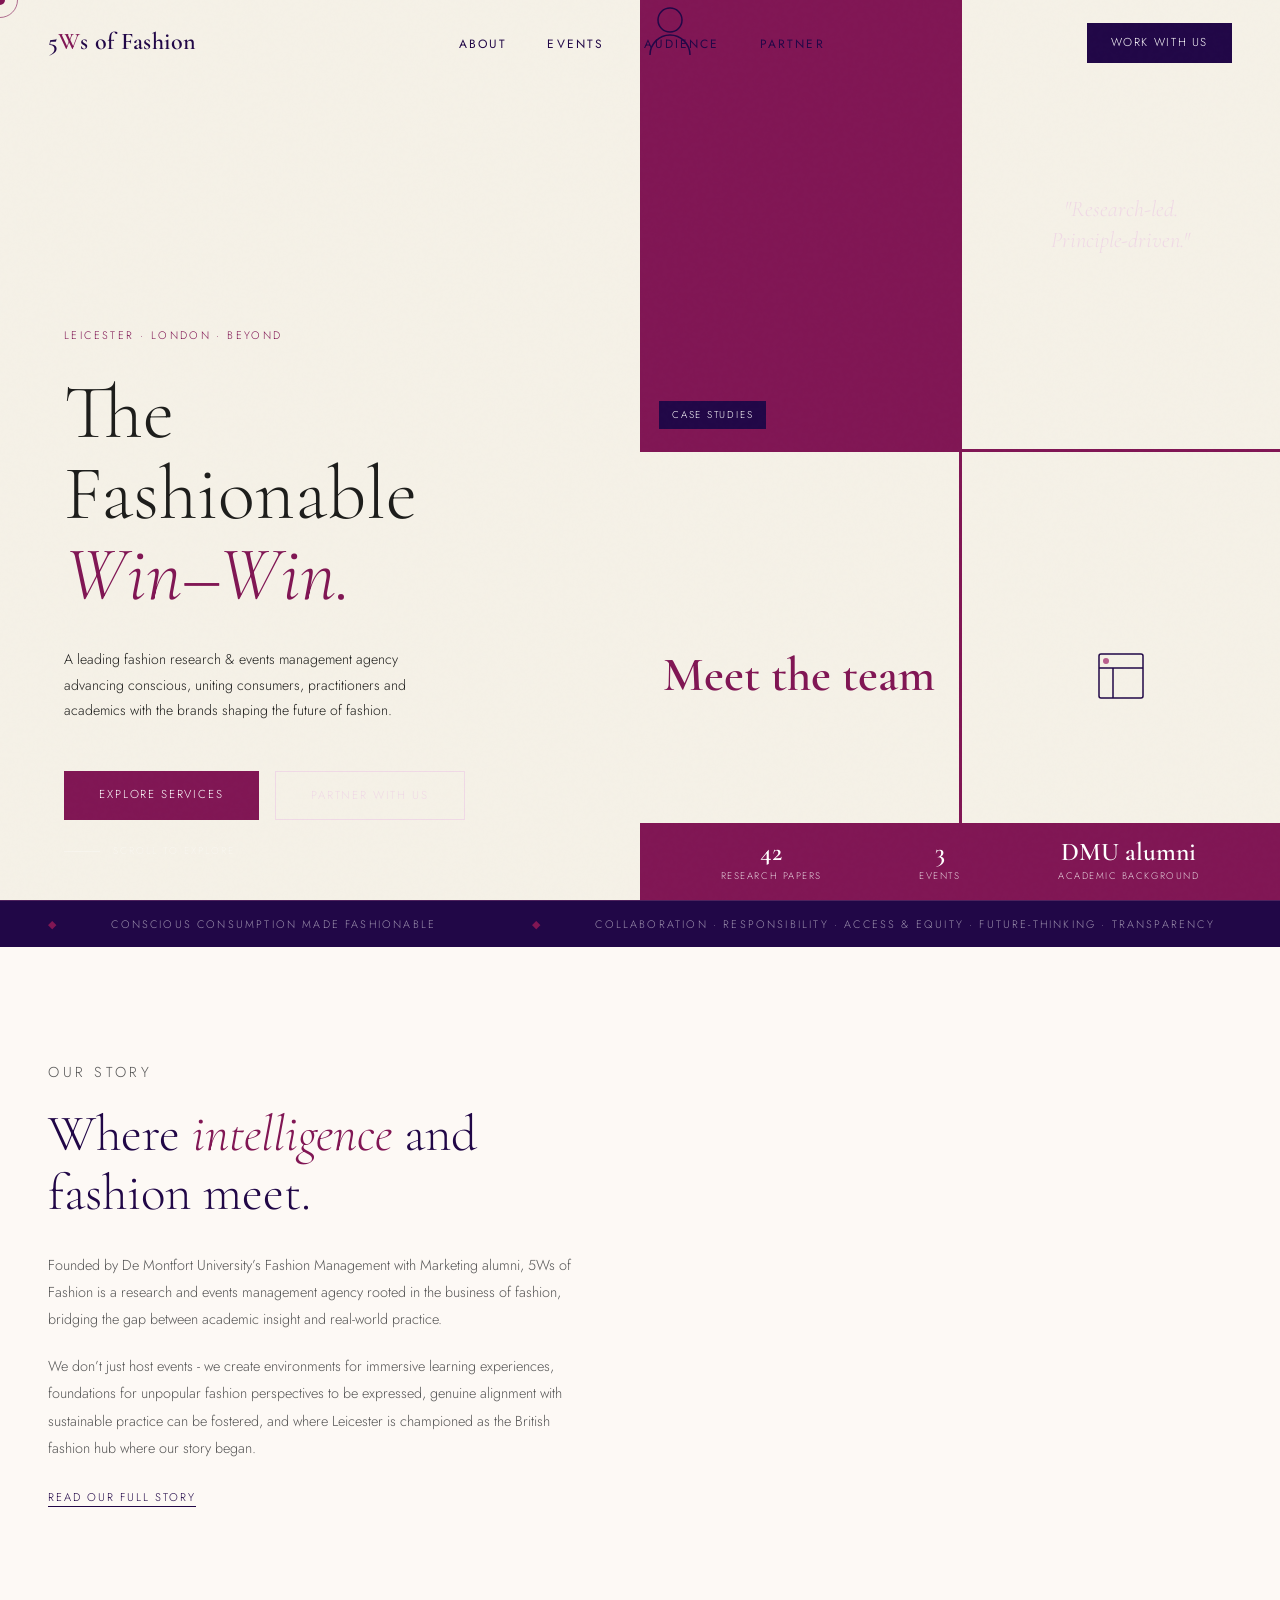
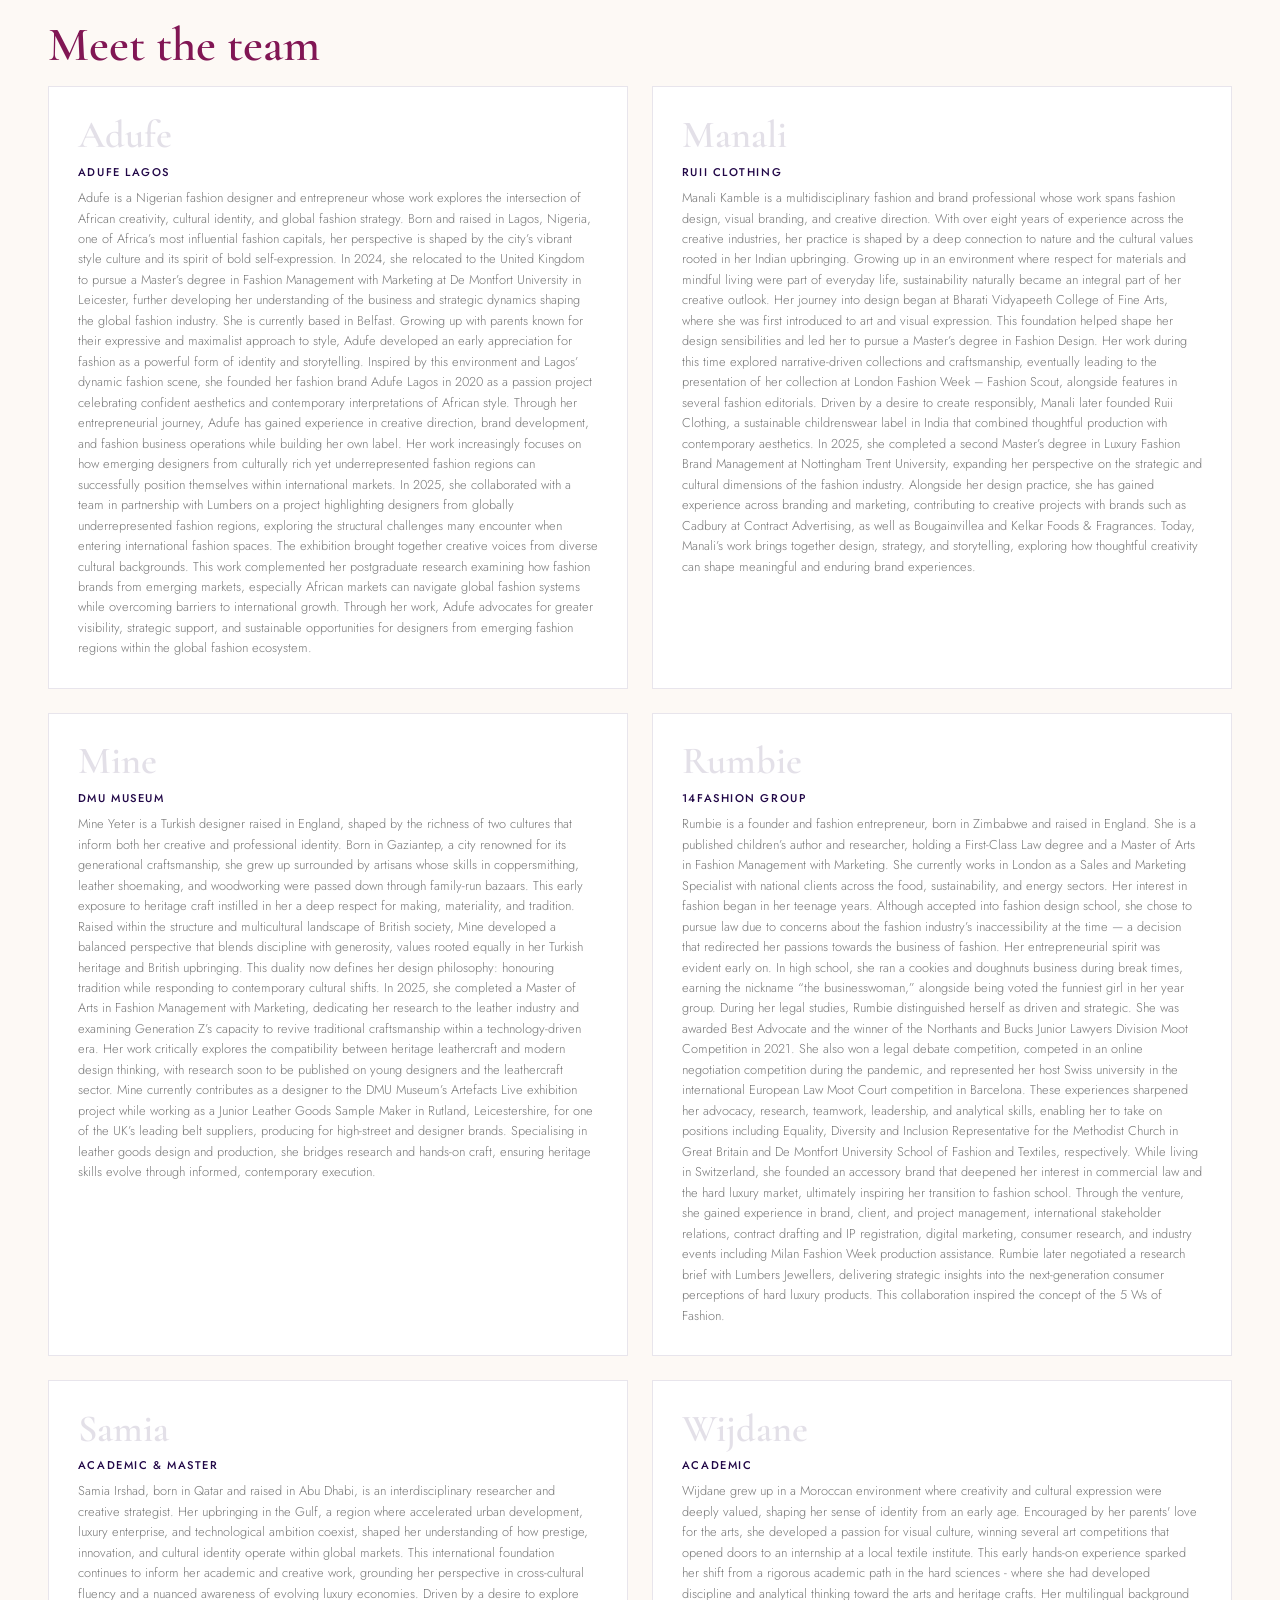
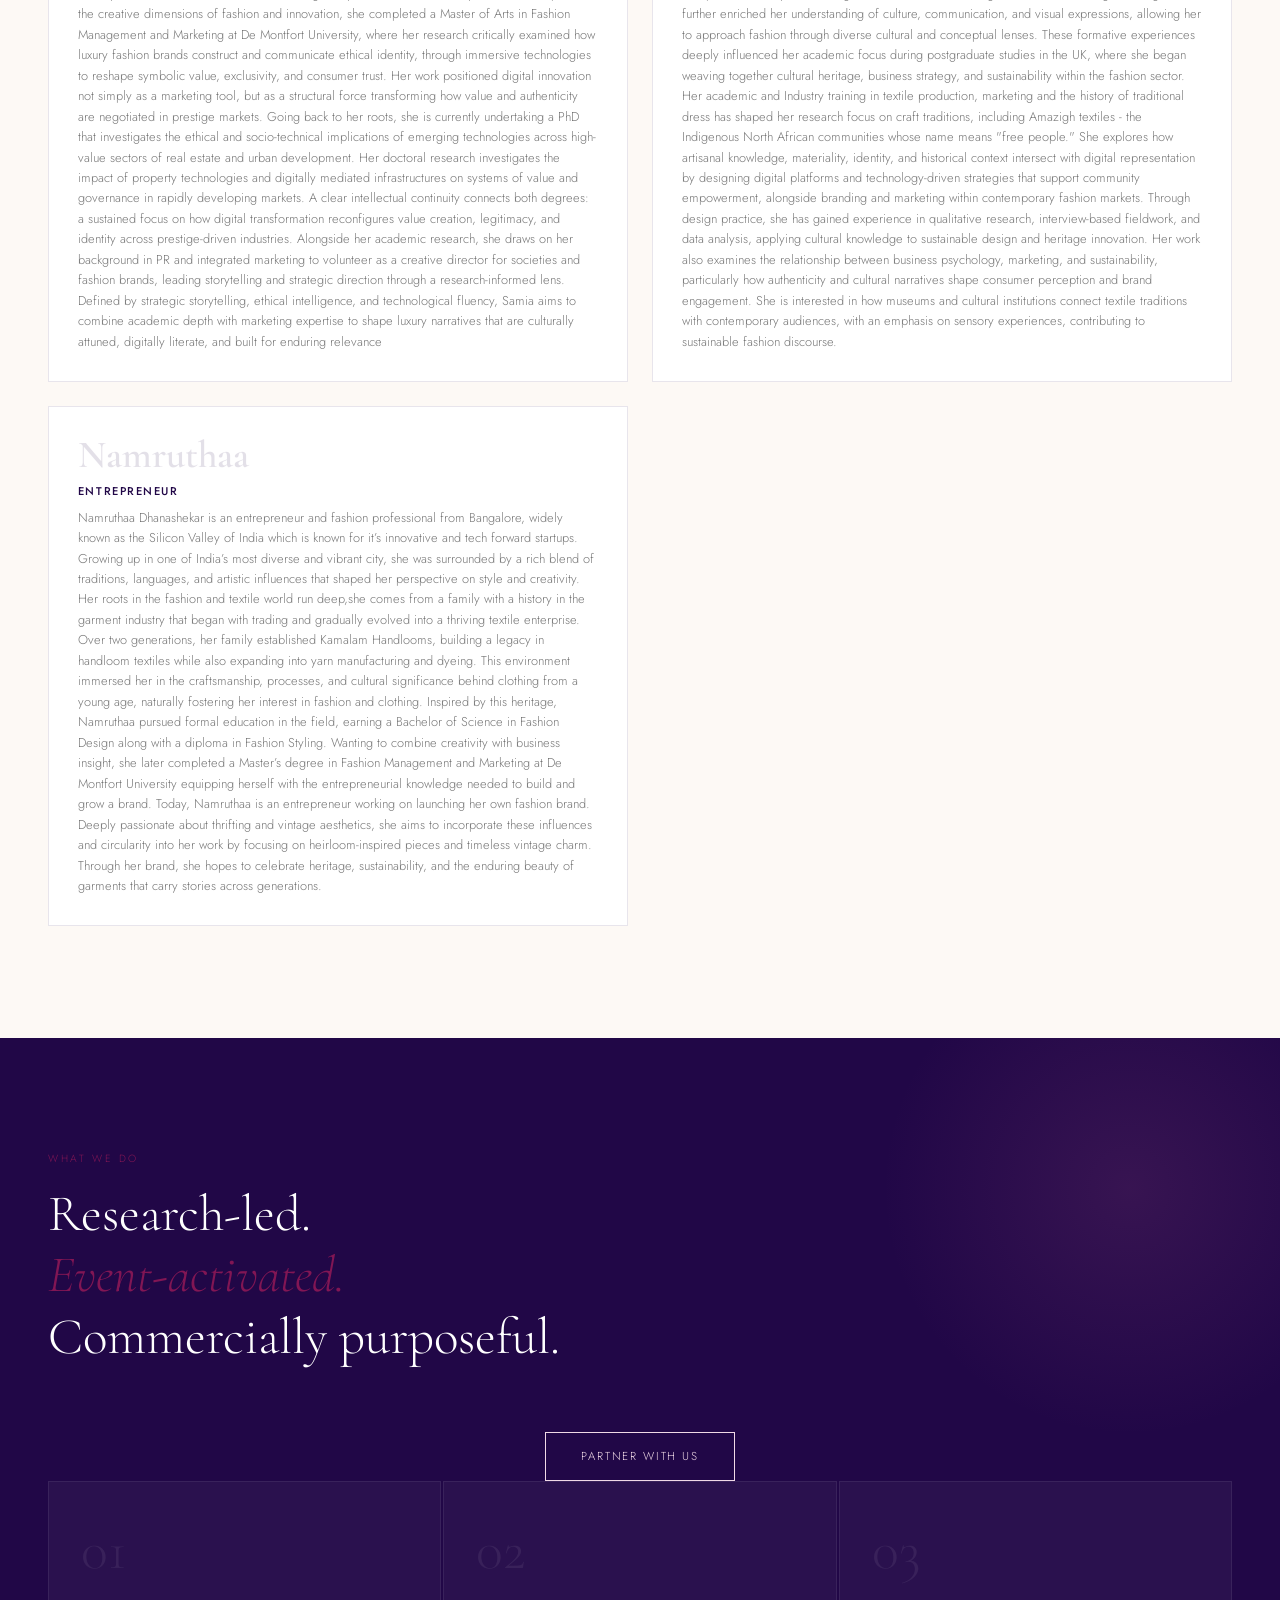
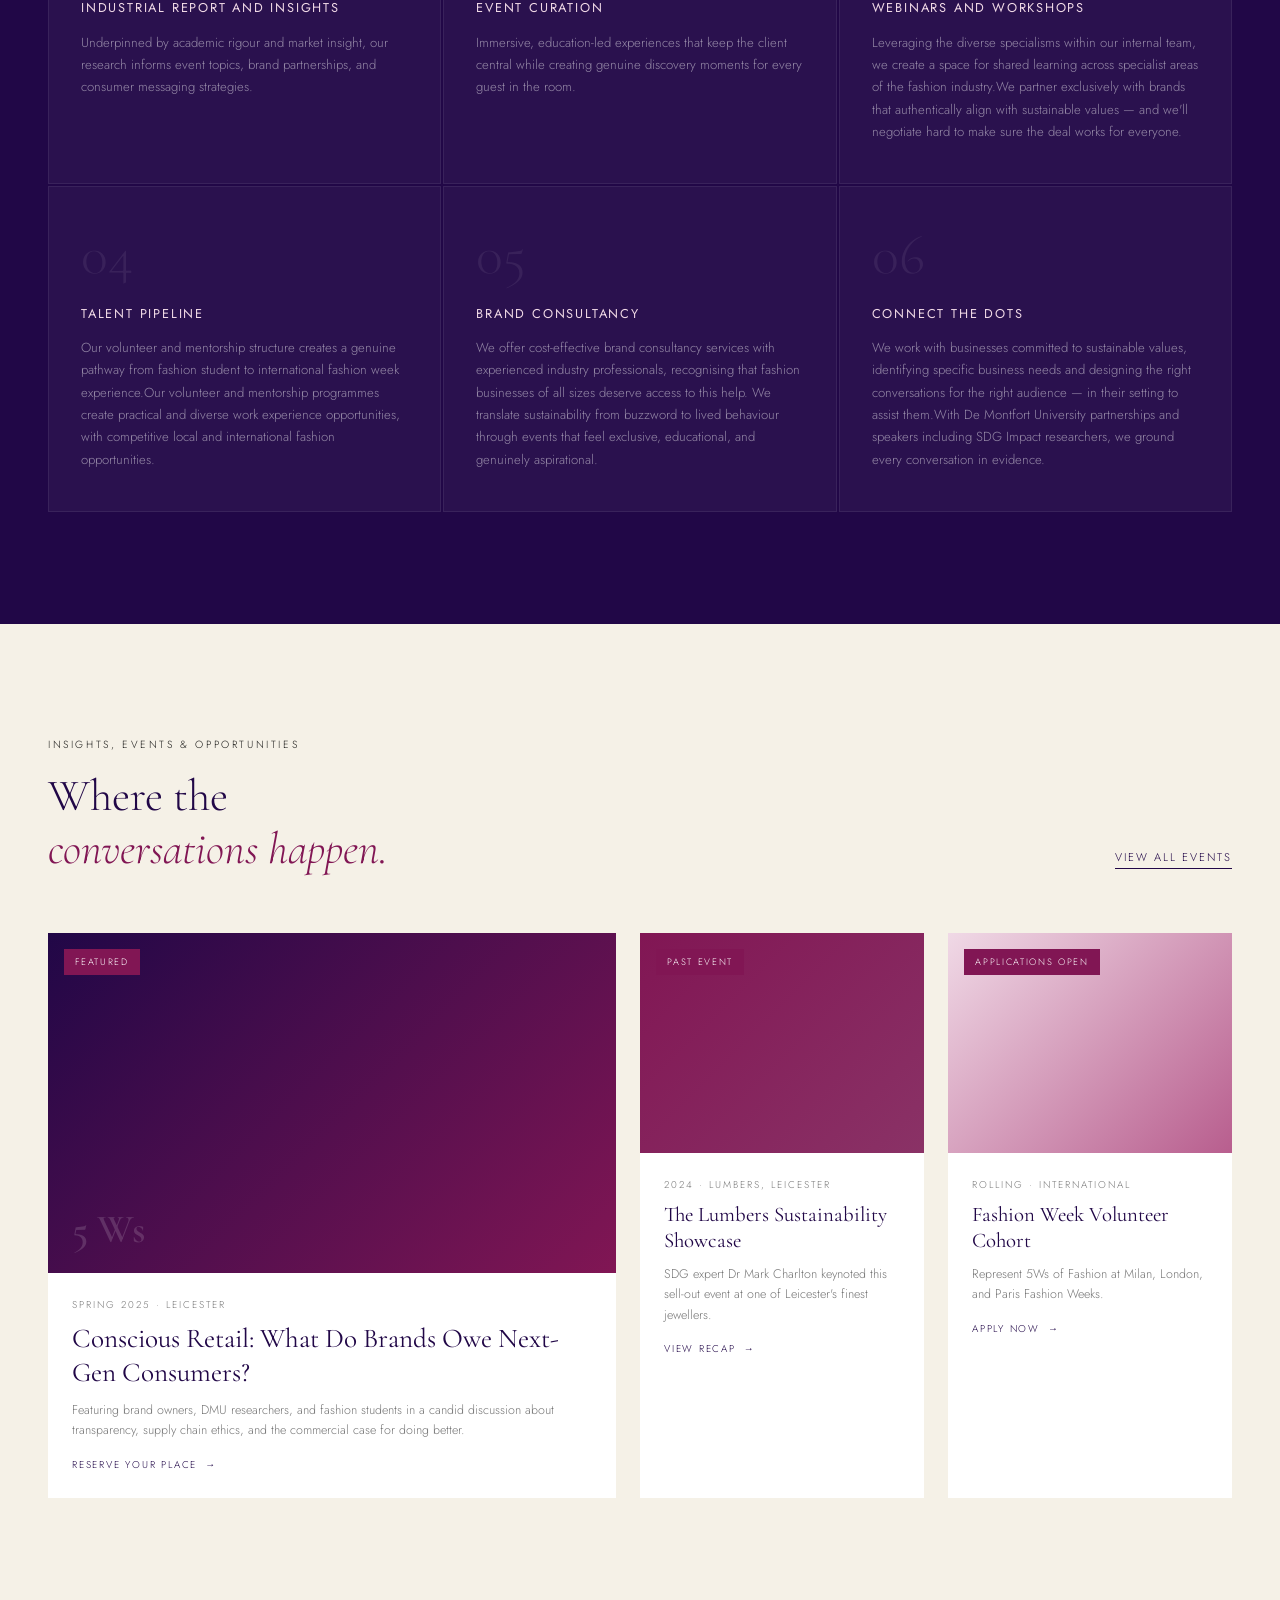
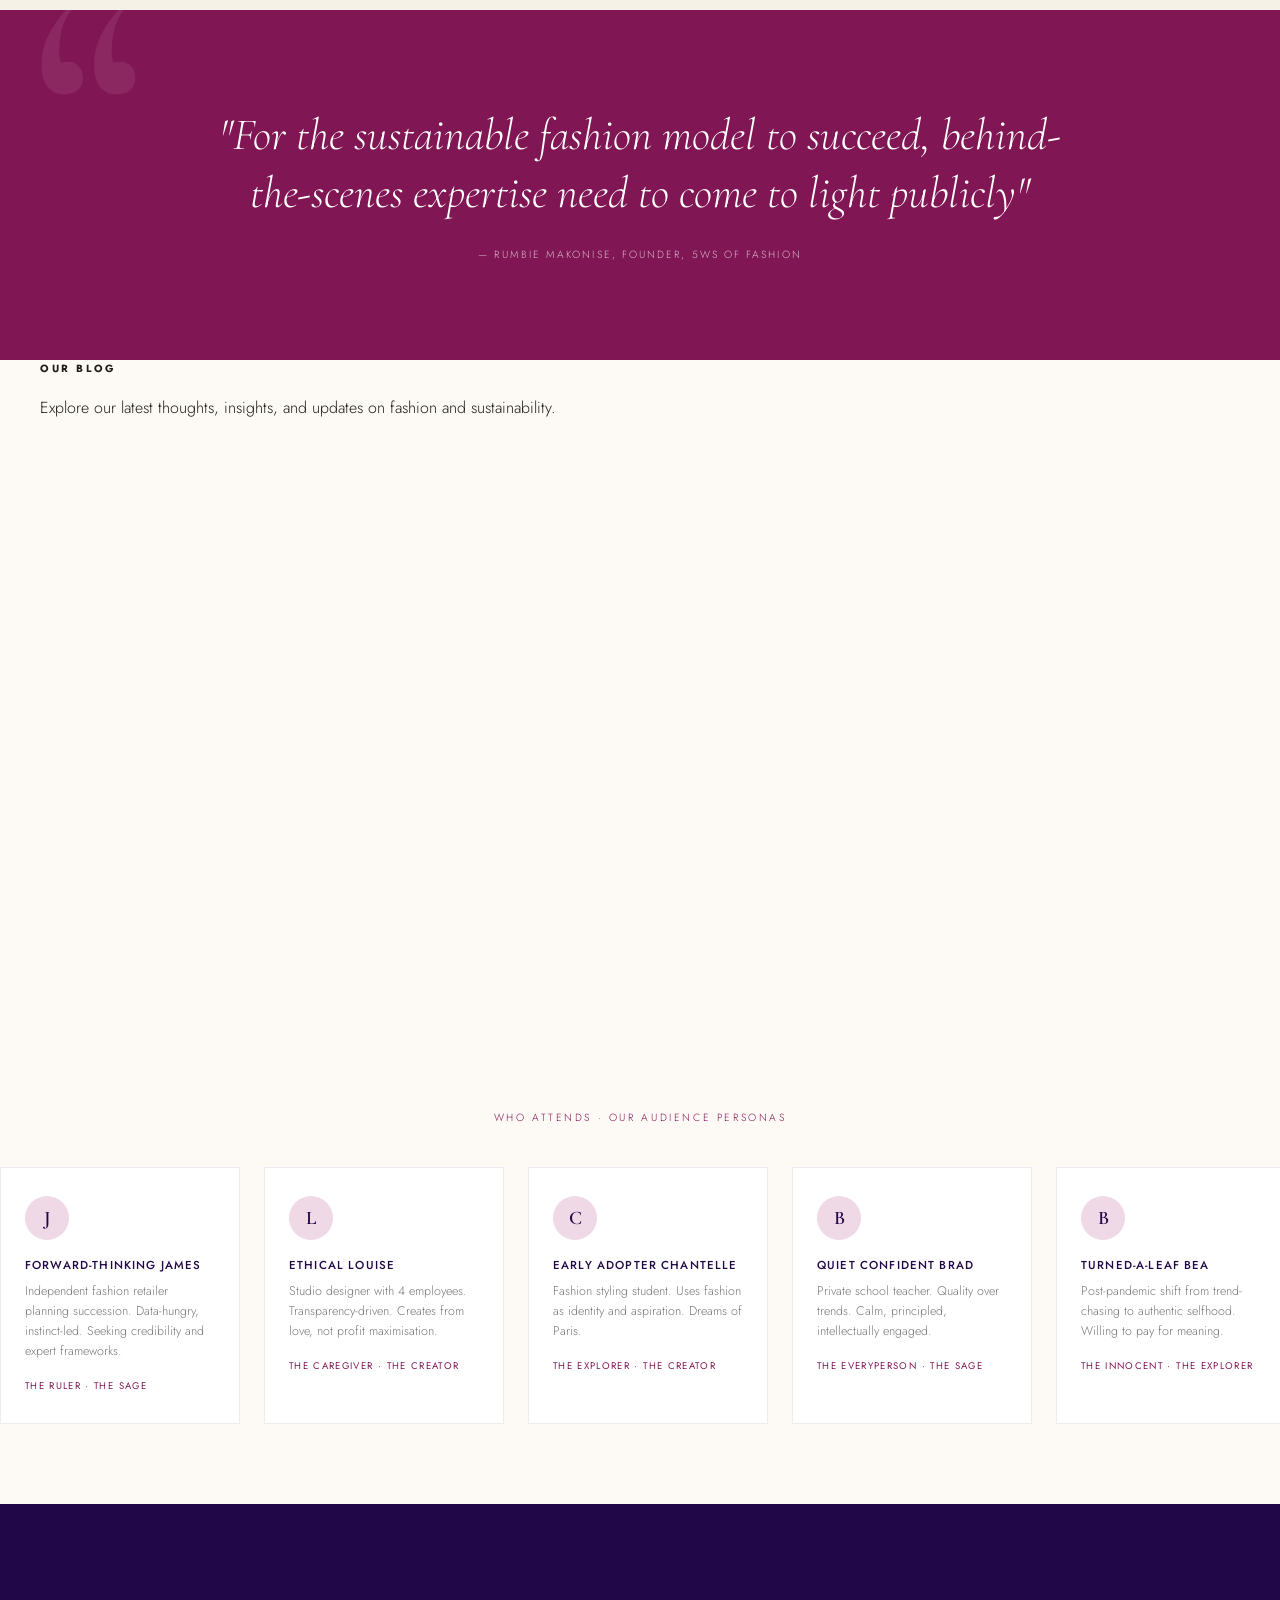
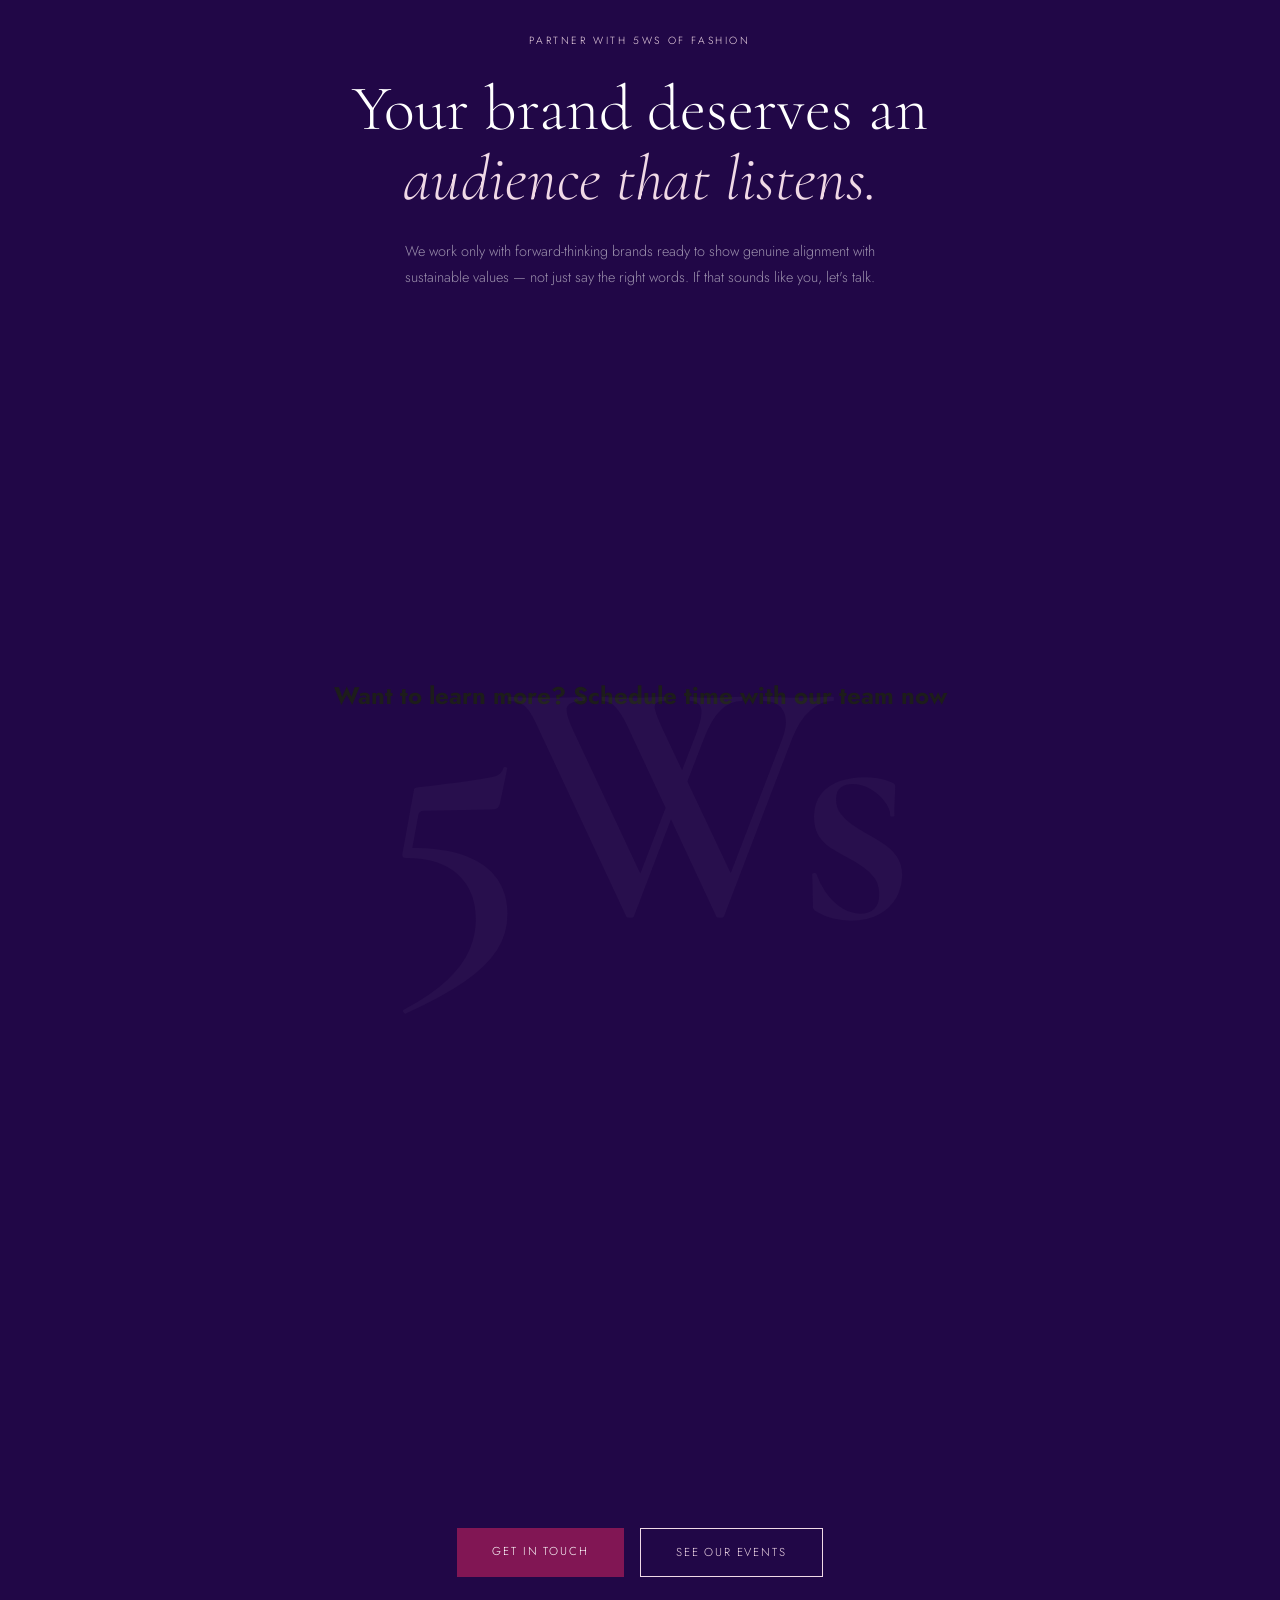
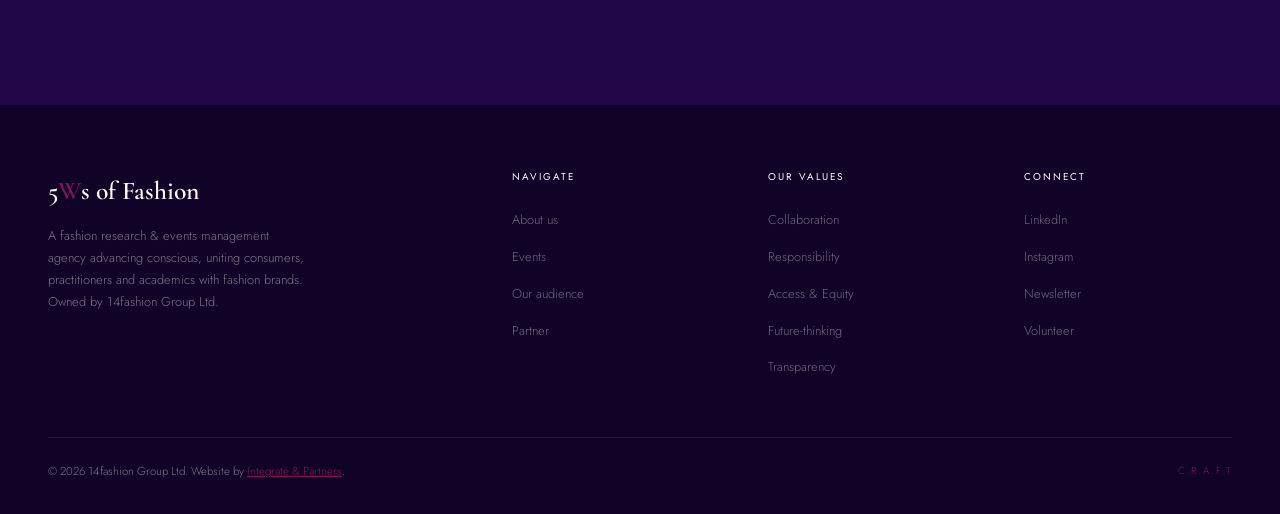
==== commit 8875e24e: "-ADDED: Images" ====
--- a/index.html
+++ b/index.html
@@ -679,7 +679,7 @@
   <div class="hero-right">
     <!-- Editorial photo grid — real imagery from 5Ws events represented as styled placeholders -->
     <div class="hero-photo" style="grid-column:1; grid-row:1;">
-      <div style="width:100%;height:100%;background:linear-gradient(160deg,var(--cream) 0%,var(--cream) 100%);display:flex;align-items:center;justify-content:center;">
+      <div style="width:100%;height:100%;background-image:url("https://drive.google.com/file/d/15xTl_vnM7HnIgeTHFT3E7DLW0BdpMrX9/preview");display:flex;align-items:center;justify-content:center;">
         <svg width="60" height="60" viewBox="0 0 60 60" fill="none" xmlns="http://www.w3.org/2000/svg"><circle cx="30" cy="20" r="12" stroke="#210747" stroke-width="1.5"/><path d="M10 55c0-11.046 8.954-20 20-20s20 8.954 20 20" stroke="#210747" stroke-width="1.5"/></svg>
       </div>
       <div class="hero-photo-tag">Case Studies</div>
